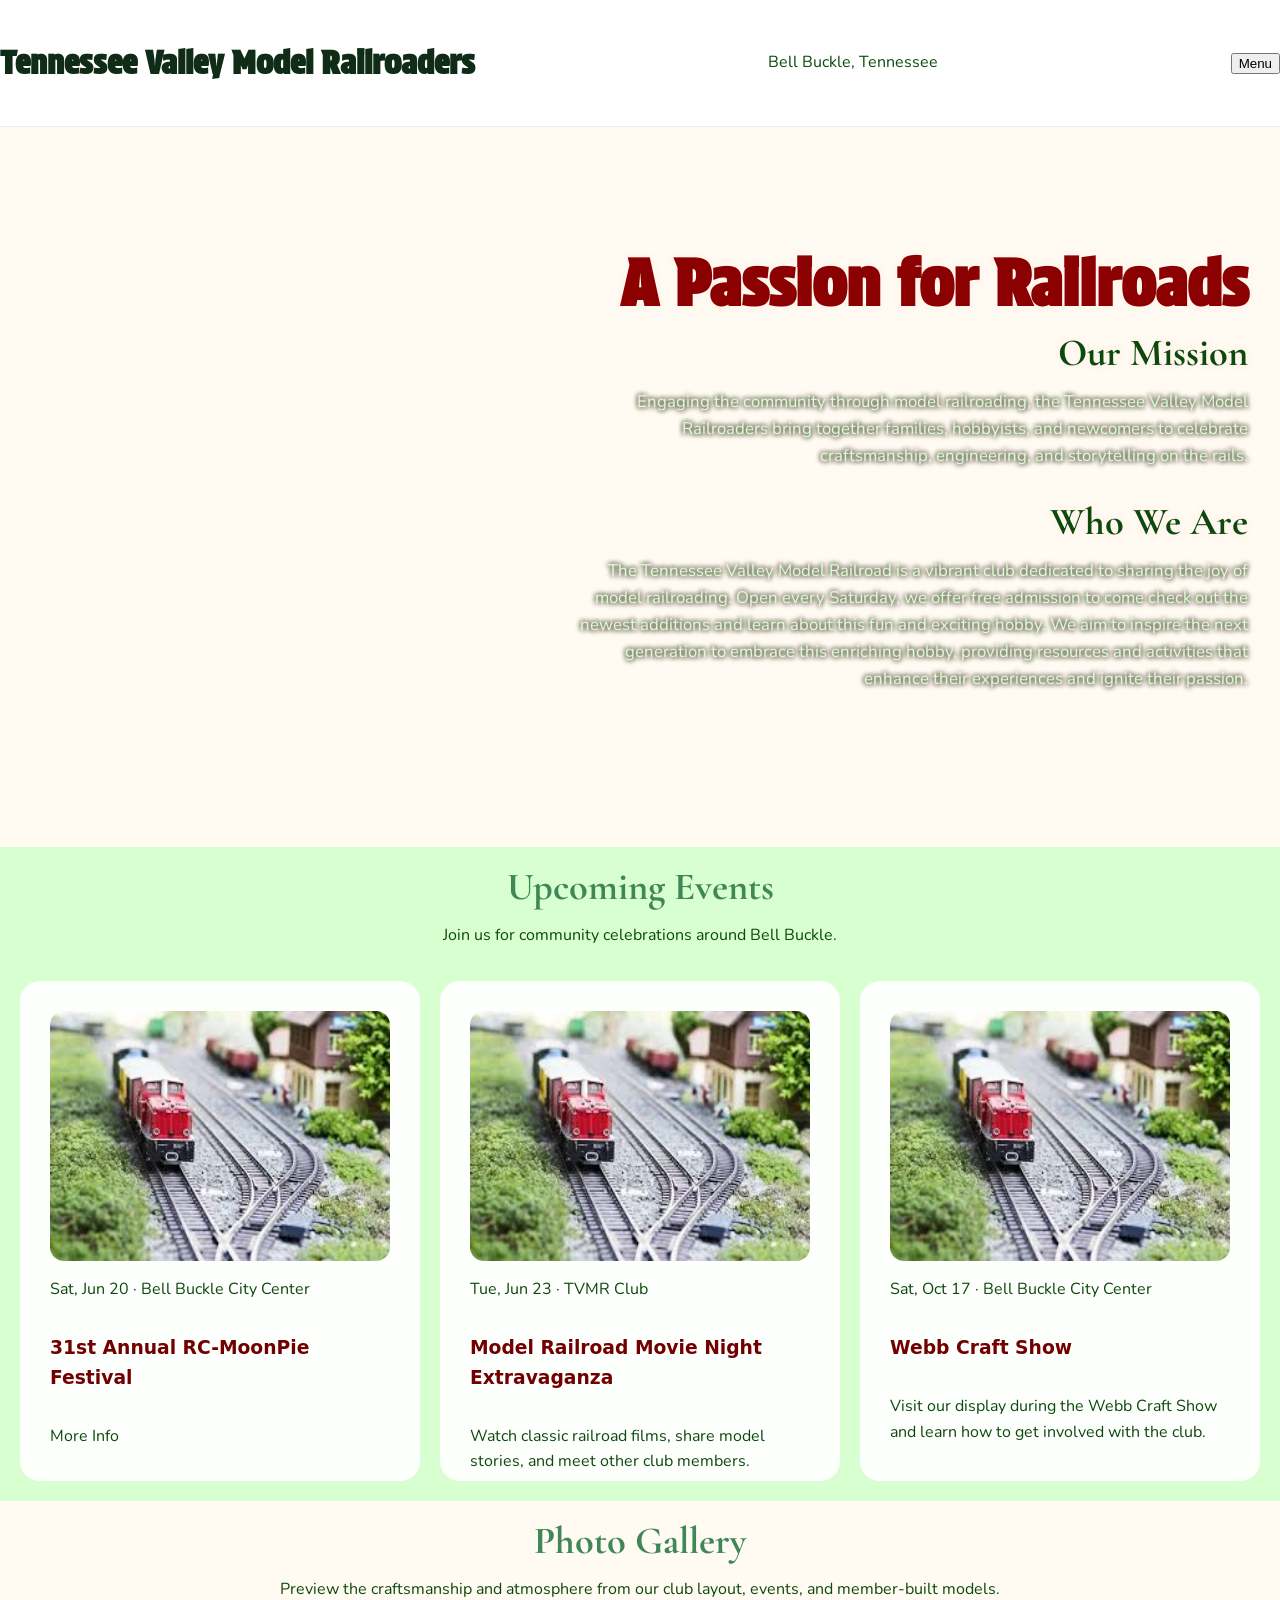
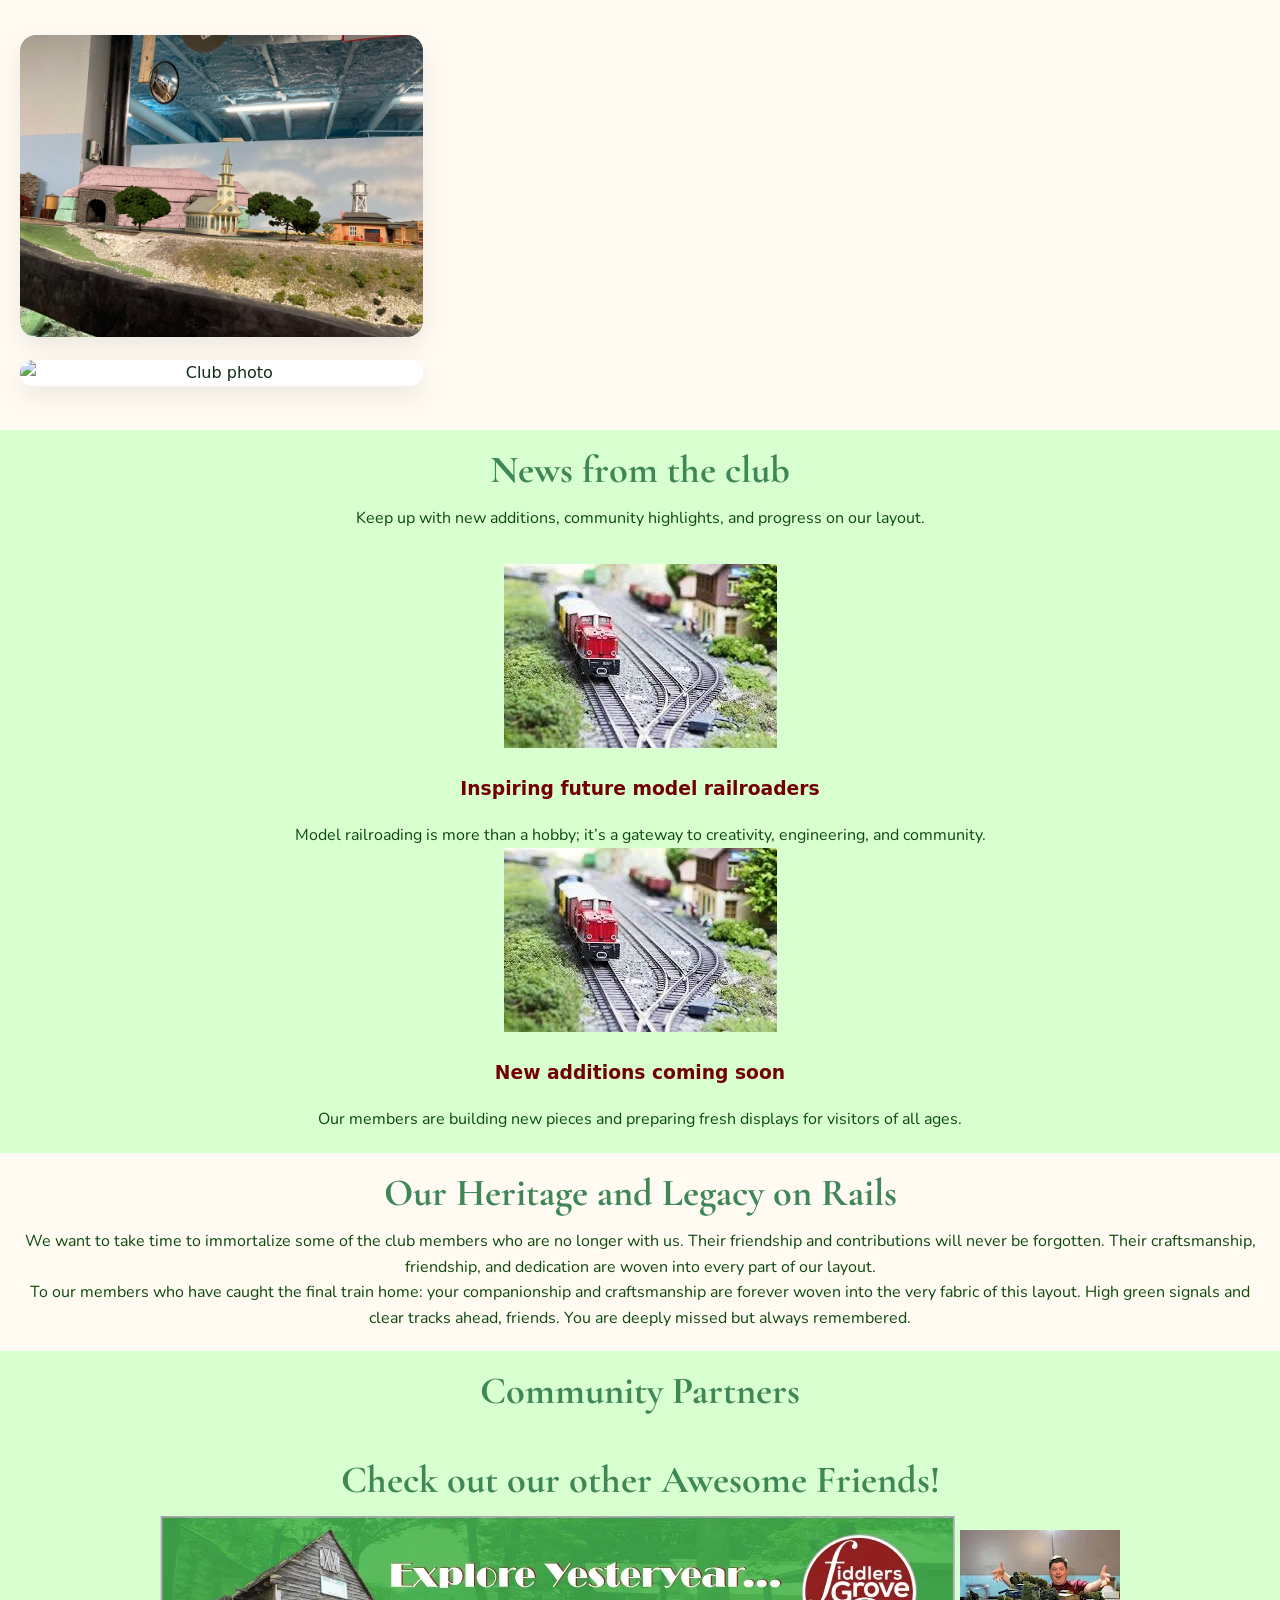
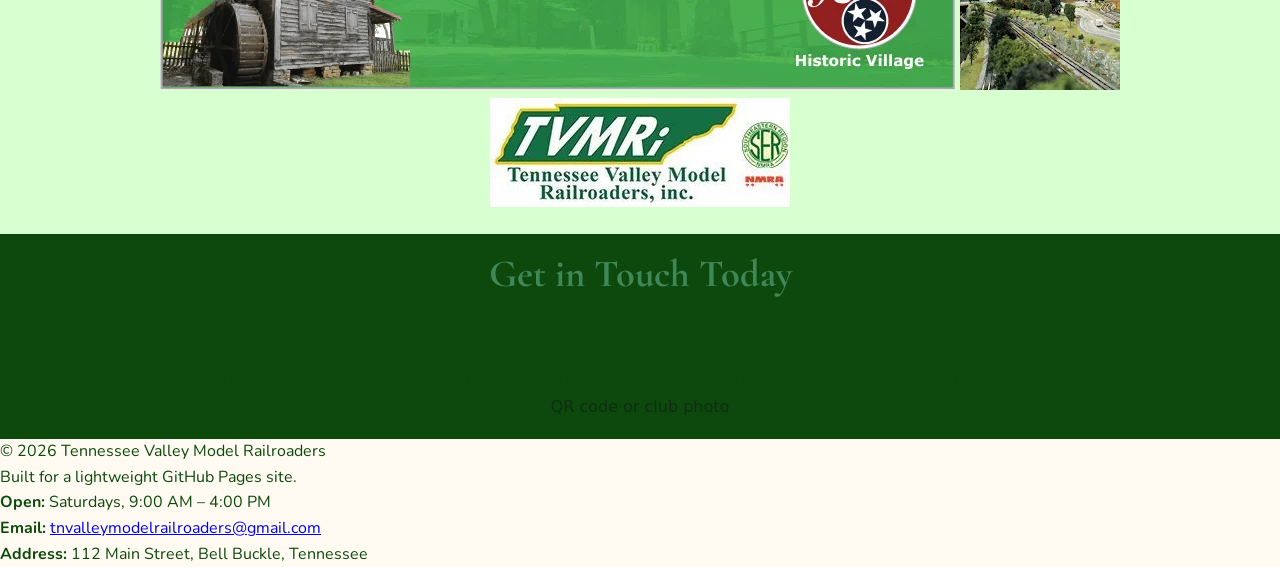
==== index.html @ 0b7b36d4 "Updated files Changed photos and images to web files for smaller space." ====
<!DOCTYPE html>
<html lang="en">
<head>
    <meta charset="UTF-8">
    <meta name="viewport" content="width=device-width, initial-scale=1.0">
    <title>Tennessee Valley Model Railroaders</title>
    <link rel="stylesheet" href="styles.css">
    <link rel="preconnect" href="https://fonts.googleapis.com">
    <link rel="preconnect" href="https://fonts.gstatic.com" crossorigin>
    <link href="https://fonts.googleapis.com/css2?family=Cinzel+Decorative:wght@400;700;900&family=Cormorant+Garamond:ital,wght@0,300..700;1,300..700&family=Nunito&family=Protest+Strike&display=swap" rel="stylesheet">
</head>
<body>
  <header class="site-header">
    <div class="container header-inner">
      <h1>Tennessee Valley Model Railroaders</h1>
      <p>Bell Buckle, Tennessee</p>
      <div class="dropdown">
        <button class="dropbtn">Menu</button>
          <div class="dropdown-content">
            <nav class="site-nav" aria-label="Primary navigation">
              <ul id="primary-menu" class="nav-list" role="menu">
                <li class="nav-item" role="none"><a role="menuitem" href="#home">Home</a></li>
                <li class="nav-item" role="none"><a role="menuitem" href="#legacy">Our Legacy</a></li>
                <li class="nav-item" role="none"><a role="menuitem" href="#events">Upcoming Events</a></li>
                <li class="nav-item" role="none"><a role="menuitem" href="#gallery">Gallery</a></li>
                <li class="nav-item" role="none"><a role="menuitem" href="#updates">Latest Updates</a></li>
                <li class="nav-item" role="none"><a role="menuitem" href="#contact">Contact</a></li>
              </ul>
            </nav>
          </div>
      </div>
  </header>

  <main>
    <section class="hero" id="home">
      <div class="video-container">
        <video autoplay muted loop playsinline id="bg-video">
          <source src="/images/TrainBanner.webm">
          Your browser does not support the video tag.
        </video>
        <div class="container hero-content">
          <h1>A Passion for Railroads</h1>
          <h2>Our Mission</h2>
          <p>Engaging the community through model railroading, the Tennessee Valley Model Railroaders bring together families, hobbyists, and newcomers to celebrate craftsmanship, engineering, and storytelling on the rails.</p>
          <h2>Who We Are</h2>
          <p>The Tennessee Valley Model Railroad is a vibrant club dedicated to sharing the joy of model railroading. Open every Saturday, we offer free admission to come check out the newest additions and learn about this fun and exciting hobby. We aim to inspire the next generation to embrace this enriching hobby, providing resources and activities that enhance their experiences and ignite their passion.</p>
        </div>
      </div>
    </section>


    <section class="section events" id="events">
      <div class="container">
        <div class="section-intro">
          
          <h2>Upcoming Events</h2>
          <p>Join us for community celebrations around Bell Buckle.</p>
        </div>
        <div class="event-grid">
          <article class="event-card">
            <div><img src="/images/placeholder.webp" class="event-image"></div>
            <div class="event-copy">
              <p class="event-date">Sat, Jun 20 · Bell Buckle City Center</p>
              <h3>31st Annual RC-MoonPie Festival</h3>
              <p>More Info</p>
            </div>
          </article>
          <article class="event-card">
            <div><img src="/images/placeholder.webp" class="event-image"></div>
            <div class="event-copy">
              <p class="event-date">Tue, Jun 23 · TVMR Club</p>
              <h3>Model Railroad Movie Night Extravaganza</h3>
              <p>Watch classic railroad films, share model stories, and meet other club members.</p>
            </div>
          </article>
          <article class="event-card">
            <div><img src="/images/placeholder.webp" class="event-image"></div>
            <div class="event-copy">
              <p class="event-date">Sat, Oct 17 · Bell Buckle City Center</p>
              <h3>Webb Craft Show</h3>
              <p>Visit our display during the Webb Craft Show and learn how to get involved with the club.</p>
            </div>
          </article>
        </div>
      </div>
    </section>

   <section class="section gallery" id="gallery">
      <div class="container">
        <div class="section-intro">
          <h2>Photo Gallery</h2>
          <p>Preview the craftsmanship and atmosphere from our club layout, events, and member-built models.</p>
        </div>

        <div id="gallery-grid" class="gallery-grid"></div>
      </div>
    </section>

    <section class="section updates" id="updates">
      <div class="container">
        <div class="section-intro">
          <h2>News from the club</h2>
          <p>Keep up with new additions, community highlights, and progress on our layout.</p>
        </div>
        <div class="blog-grid">
          <article class="blog-card">
            <div><img src="/images/placeholder.webp" class="blog-image"></div>
            <div class="blog-copy">
              <h3>Inspiring future model railroaders</h3>
              <p>Model railroading is more than a hobby; it’s a gateway to creativity, engineering, and community.</p>
            </div>
          </article>
          <article class="blog-card">
            <div><img src="/images/placeholder.webp" class="blog-image"></div>
            <div class="blog-copy">
              <h3>New additions coming soon</h3>
              <p>Our members are building new pieces and preparing fresh displays for visitors of all ages.</p>
            </div>
          </article>
        </div>
      </div>
    </section>

    <section class="section heritage">
      <div class="container">
        <div class="heritage-card">
          <h2>Our Heritage and Legacy on Rails</h2>
          <p>We want to take time to immortalize some of the club members who are no longer with us. Their friendship and contributions will never be forgotten. Their craftsmanship, friendship, and dedication are woven into every part of our layout.</p>
          <p>To our members who have caught the final train home: your companionship and craftsmanship are forever woven into the very fabric of this layout. High green signals and clear tracks ahead, friends. You are deeply missed but always remembered.</p>
        </div>
      </div>
    </section>

    <section class="section partners">
      <div class="container">
        <div class="section-intro">
          <h2>Community Partners</h2>
          <p></p>
        </div>
        <div>
          <div>
            <h2>Check out our other Awesome Friends!</h2>
          </div>
          <div>
            <img src="/images/1Fiddlers-Top-Banner.webp">
            <img src="/images/channels4_profile.webp"><a href="https://www.youtube.com/@biggsrr6708"></a>
            <img src="/images/cropped-TVMRi-Header-2026_06_09.webp">
          </div>
        </div>

        </div>
      </div>
    </section>

    <section class="section contact" id="contact">
      <div class="container contact-grid">
        <div>
          <div class="section-intro">
            <h2>Get in Touch Today</h2>
            <p>Donations go back into expanding the club and bringing more joy to the community.</p>
          </div>
          
          <p>We also have merchandise sold in the clubhouse to help support the club. Stop by and check out our t-shirts, hats, trains, and more!</p>
        
        </div>
        <div class="contact-card">
          <span>QR code or club photo</span>
        </div>
      </div>
    </section>
  </main>

  <footer class="site-footer">
    <div class="container">
      <p>© 2026 Tennessee Valley Model Railroaders</p>
      <p>Built for a lightweight GitHub Pages site.</p> 
      <div class="contact-details">
            <p><strong>Open:</strong> Saturdays, 9:00 AM – 4:00 PM</p>
            <p><strong>Email:</strong> <a href="mailto:tnvalleymodelrailroaders@gmail.com">tnvalleymodelrailroaders@gmail.com</a></p>
            <p><strong>Address:</strong> 112 Main Street, Bell Buckle, Tennessee</p>
          </div>
    </div>
  </footer>
  <script src="./main.js" charset="UTF-8"></script>
</body>
</html>
---- styles.css ----
:root {
  color-scheme: light;
  font-family: Inter, ui-sans-serif, system-ui, -apple-system, BlinkMacSystemFont, 'Segoe UI', sans-serif;
  background: #FFFAF2;
  color: #102c17;
  line-height: 1.6;
}
* {
  box-sizing: border-box;
}

html {
  scroll-behavior: smooth;
}

body {
  margin: 0;
  min-height: 100vh;
}










/* Font Styling */


.cormorant-garamond-regular {
  font-family: "Cormorant Garamond", serif;
  font-optical-sizing: auto;
  font-weight: 400;
  font-style: normal;
}

.nunito-regular {
  font-family: "Nunito", sans-serif;
  font-optical-sizing: auto;
  font-weight: 400;
  font-style: normal;
}
.cinzel-decorative-regular {
  font-family: "Cinzel Decorative", serif;
  font-weight: 400;
  font-style: normal;
}

.cinzel-decorative-bold {
  font-family: "Cinzel Decorative", serif;
  font-weight: 700;
  font-style: normal;
}

.cinzel-decorative-black {
  font-family: "Cinzel Decorative", serif;
  font-weight: 900;
  font-style: normal;
}
.protest-strike-regular {
  font-family: "Protest Strike", sans-serif;
  font-weight: 400;
  font-style: normal;
}

/* Typography adjustments */
h1 {
    font-family: "Protest Strike";
}
h2 {
    font-family: "Cormorant Garamond";
    margin: 0 0 1rem;
    font-size: clamp(2rem, 3vw, 2.75rem);
    line-height: 1.05;
    color: #408758;
}
h3 {
  color: #720000;
}
p {
    font-family: "Nunito";
    margin: 0;
    color: #0D490C;
}








/* Colors */
/* 
#D8FFCF-mint green
#0D490C-dark green
#8B0000-red
#408758-green
#FFFAF2-cream
 */
.gallery, .heritage {
  background-color: #FFFAF2;
}
#contact {
  background-color: #0D490C;
}
.events, .updates, .partners {
  background-color: #D8FFCF;
}







.section {
  margin-top: 20px auto;
  padding: 20px;
  display: block;
  text-align: center;
  text-align: center;
  min-height: 300 px;
}
.section-intro {
width: 100%;
  max-width: 920px;
  margin: 0 auto 2rem;
  display: flex;
  flex-direction: column;
  align-items: center;
}









/* Banner Video */
#home {
  padding: 0;
  min-height: 80vh;
}
.video-container {
  margin: 0;
  padding: 0;
  width: 100%;
  position: relative;
  min-height: 80vh;
  display: flex;
  align-items: center;
  justify-content: flex-end;
  overflow: hidden;
}
#bg-video {
  position: absolute;
  top: 0;
  left: 0;
  width: 100%;
  height: 100%;
  object-fit: cover;
  z-index: -1;
}
.hero {
  position: relative;
  z-index: 1;
  min-height: 100vh;
  padding: 5rem 0 3rem;
  color: #f8fafc;
  display: flex;
  align-items: center;
}
.hero-content {
  max-width: 760px;
  text-align: right;
  display: flex;
  justify-content: center;
  flex-direction: column;
  align-items: flex-end;
  padding: 2rem;
}
.hero h1 {
  font-size: clamp(2.75rem, 5vw, 4rem);
  margin: 0 0 1rem;
  line-height: 1.05;
  color: #8B0000;
  text-shadow:
    -2px -2px 3px rgba(255, 250, 242, 0.5),
    2px -2px 3px rgba(255, 250, 242, 0.5),
    -2px 2px 3px rgba(255, 250, 242, 0.5),
    2px 2px 3px rgba(255, 250, 242, 0.5),
    -3px 0 4px rgba(255, 250, 242, 0.3),
    3px 0 4px rgba(255, 250, 242, 0.3),
    0 -3px 4px rgba(255, 250, 242, 0.3),
    0 3px 4px rgba(255, 250, 242, 0.3);
}
.hero h2 {
  color: #0D490C;
  text-shadow:
    -2px -2px 3px rgba(255, 250, 242, 0.5),
    2px -2px 3px rgba(255, 250, 242, 0.5),
    -2px 2px 3px rgba(255, 250, 242, 0.5),
    2px 2px 3px rgba(255, 250, 242, 0.5),
    -3px 0 4px rgba(255, 250, 242, 0.3),
    3px 0 4px rgba(255, 250, 242, 0.3),
    0 -3px 4px rgba(255, 250, 242, 0.3),
    0 3px 4px rgba(255, 250, 242, 0.3);
}
.hero p {
  max-width: 42rem;
  margin: 0 0 2rem;
  font-size: 1.05rem;
  color: #D8FFCF;
  text-shadow:
    -2px -2px 3px rgba(117, 109, 95, 0.5),
    2px -2px 3px rgba(117, 109, 95, 0.5),
    -2px 2px 3px rgba(117, 109, 95, 0.5),
    2px 2px 3px rgba(117, 109, 95, 0.5),
    -3px 0 4px rgba(117, 109, 95, 0.3),
    3px 0 4px rgba(117, 109, 95, 0.3),
    0 -3px 4px rgba(117, 109, 95, 0.3),
    0 3px 4px rgba(117, 109, 95, 0.3);
}

.hero-actions {
  display: flex;
  flex-wrap: wrap;
  gap: 1rem;
}









/* Formatting for Blog and Events */

.event-grid {
  display: flex;
  flex-direction: row;
  flex-wrap: none;
  justify-content: center;
  gap: 20px;
 
}
.event-card {
  background: rgba(255, 255, 255, 0.96);
  border-radius: 20px;
  padding: 30px;
  display: flex;
  flex-direction: column;
  justify-content: flex-start;
  width: 400px;
  height: 500px;
  overflow: hidden;
}
.event-image {
  width: 100%;
  height: 250px;
  flex-shrink: 0;
  border-radius: 14px;
  background: linear-gradient(135deg, #d1fae5, #bbf7d0);
  display: flex;
  justify-content: center;
  align-items: center;
  color: #065f46;
  font-weight: 700;
  letter-spacing: 0.05em;
  text-transform: uppercase;
  margin-bottom: 1rem;
}
.event-copy {
  display: flex;
  flex-direction: column;
  gap: 0.75rem;
  width: 100%;
  text-align: left;
}







/* Photo Gallery Styling and Formatting */


.gallery-grid {
  columns: 3 280px;
  column-gap: 1rem;
}

.gallery-item {
  display: inline-block;
  width: 100%;
  margin: 0 0 1rem;
  break-inside: avoid;
  border-radius: 16px;
  overflow: hidden;
  background: #fff;
  box-shadow: 0 10px 25px rgba(0,0,0,0.08);
}

.gallery-item img {
  display: block;
  width: 100%;
  height: auto;
  object-fit: cover;
}























.site-header {
  position: sticky;
  top: 0;
  z-index: 20;
  background: rgba(255, 255, 255, 0.96);
  border-bottom: 1px solid rgba(15, 23, 42, 0.08);
  backdrop-filter: blur(10px);
}

.header-inner {
  display: flex;
  justify-content: space-between;
  align-items: center;
  gap: 1rem;
  padding: 1rem 0;
  position: relative;
}

.site-nav {
  position: absolute;
  left: 75%;
  top: 0.9rem;
  transform: translateX(-50%);
  display: flex;
  align-items: center;
  gap: 0.75rem;
  z-index: 25;
}

ul {
  list-style: none;
  margin: 0;
  padding: 0;
}
.dropdown {
  position: relative;
}
.dropdown-content {
  display: none;
  position: absolute;
  background-color: #f9f9f9;
  min-width: 130px;
  box-shadow: 0px 8px 16px 0px rgba(0,0,0,0.2);
  padding: 12px 16px;
}
.dropdown:hover .dropdown-content {
  display: block;
}
.dropdown-content a {
  color: black;
  padding: 12px 16px;
  text-decoration: none;
  display: block;
}
.dropdown-content a:hover {
  background-color: #f1f1f1
}









.eyebrow {
  text-transform: uppercase;
  letter-spacing: 0.2em;
  font-size: 0.8rem;
  margin: 0 0 1.5rem;
  color: #cbd5e1;
}



.button {
  display: inline-flex;
  align-items: center;
  justify-content: center;
  padding: 0.95rem 1.6rem;
  border-radius: 999px;
  text-decoration: none;
  font-weight: 600;
  transition: transform 0.2s ease, box-shadow 0.2s ease;
}

.button:hover {
  transform: translateY(-1px);
}

.button-primary {
  background: #0f766e;
  color: #ffffff;
}

.button-secondary {
  background: rgba(255, 255, 255, 0.16);
  color: #f8fafc;
  border: 1px solid rgba(255, 255, 255, 0.22);
}
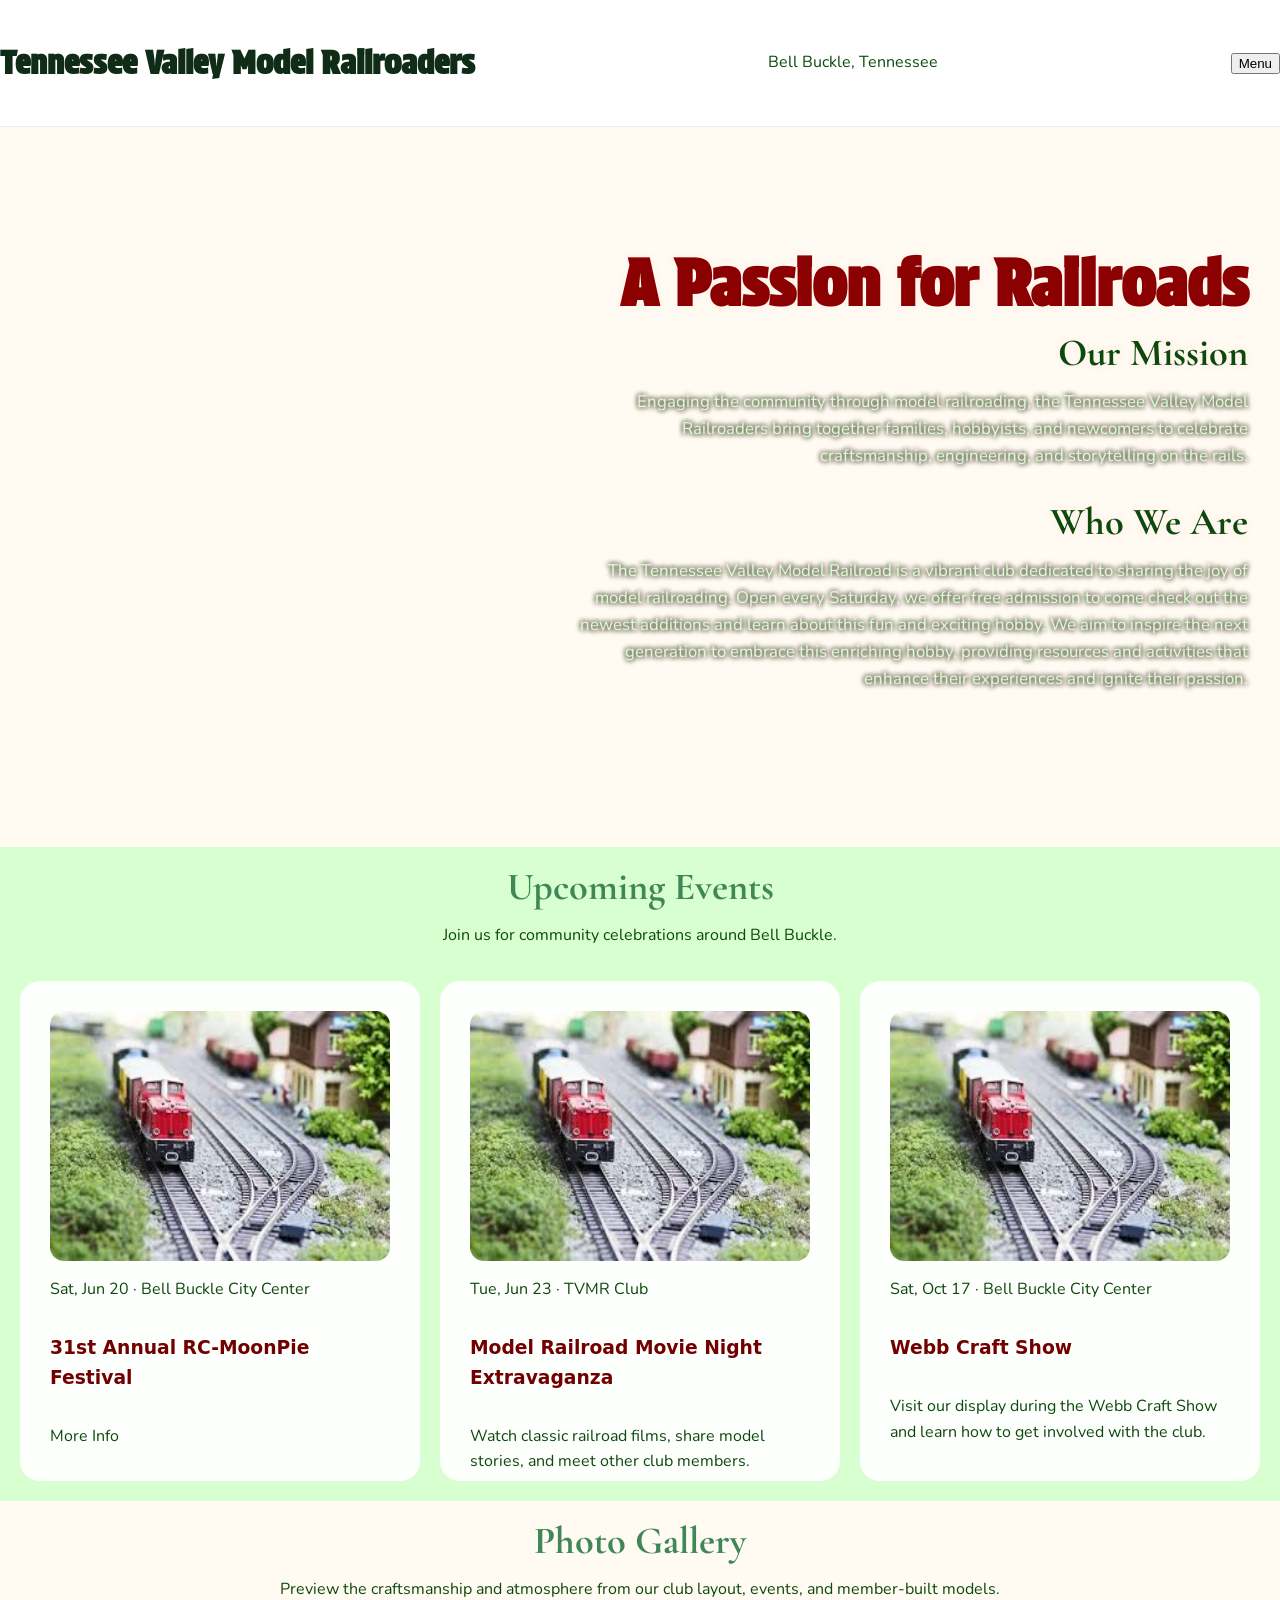
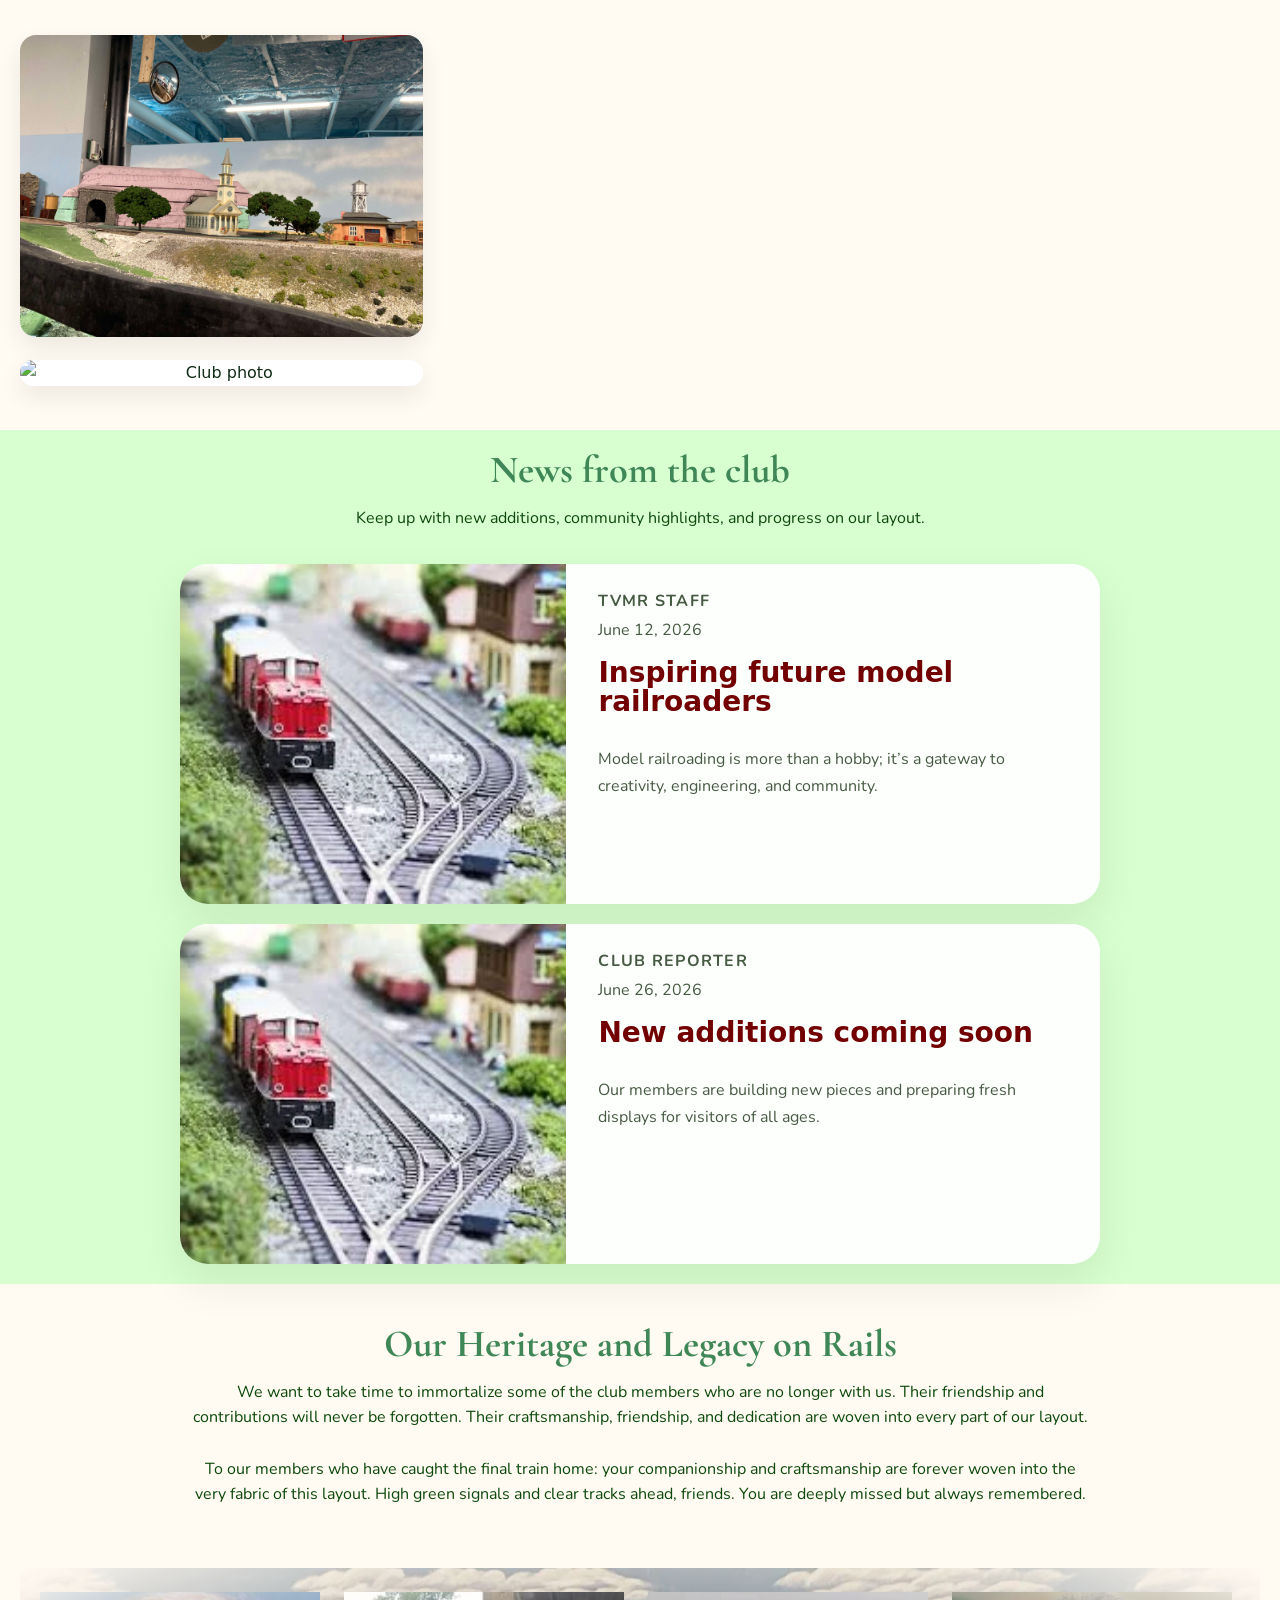
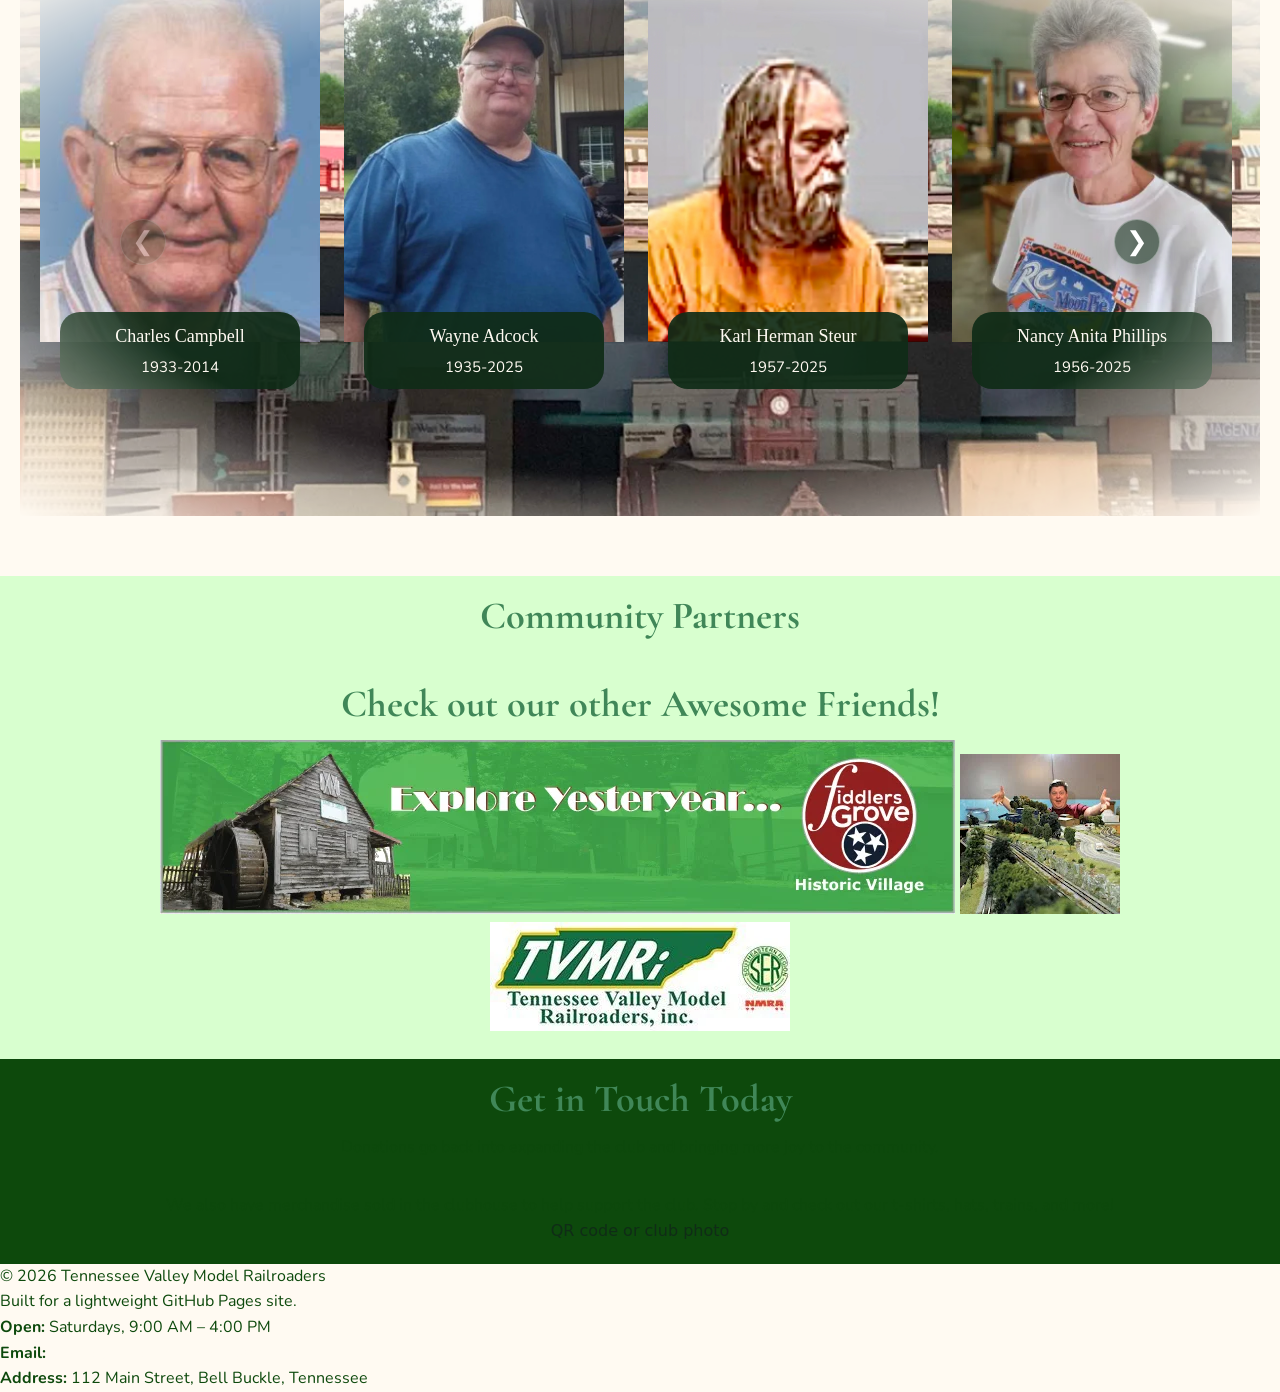
==== commit 8a2c3259: "Updates Added photos to memorial" ====
--- a/index.html
+++ b/index.html
@@ -106,6 +106,10 @@
           <article class="blog-card">
             <div><img src="/images/placeholder.webp" class="blog-image"></div>
             <div class="blog-copy">
+              <div class="blog-meta">
+                <p class="blog-author">TVMR Staff</p>
+                <p class="blog-date">June 12, 2026</p>
+              </div>
               <h3>Inspiring future model railroaders</h3>
               <p>Model railroading is more than a hobby; it’s a gateway to creativity, engineering, and community.</p>
             </div>
@@ -113,6 +117,10 @@
           <article class="blog-card">
             <div><img src="/images/placeholder.webp" class="blog-image"></div>
             <div class="blog-copy">
+              <div class="blog-meta">
+                <p class="blog-author">Club Reporter</p>
+                <p class="blog-date">June 26, 2026</p>
+              </div>
               <h3>New additions coming soon</h3>
               <p>Our members are building new pieces and preparing fresh displays for visitors of all ages.</p>
             </div>
@@ -122,12 +130,54 @@
     </section>
 
     <section class="section heritage">
-      <div class="container">
+      <div class="container memorial">
         <div class="heritage-card">
           <h2>Our Heritage and Legacy on Rails</h2>
-          <p>We want to take time to immortalize some of the club members who are no longer with us. Their friendship and contributions will never be forgotten. Their craftsmanship, friendship, and dedication are woven into every part of our layout.</p>
+          <p>We want to take time to immortalize some of the club members who are no longer with us. Their friendship and contributions will never be forgotten. Their craftsmanship, friendship, and dedication are woven into every part of our layout.</p><br>
           <p>To our members who have caught the final train home: your companionship and craftsmanship are forever woven into the very fabric of this layout. High green signals and clear tracks ahead, friends. You are deeply missed but always remembered.</p>
         </div>
+        <div class="team-back">
+          <button class="carousel-nav carousel-prev" type="button" aria-label="Scroll memorials left">&#10094;</button>
+          <div class="carousel" id="memorial-carousel">
+
+            <div class="team-card">
+              <div class="team"><img src="/images/members/charlescampbell.webp" alt="Wayne Adcock"></div>
+              <div class="team-name"><a href="https://www.woodfinchapel.com/obituaries/charles-campbell" target="_blank">Charles Campbell</a><p class="obitdate">1933-2014</p></div>
+            </div><!--team card -->
+
+            <div class="team-card">
+              <div class="team"><img src="/images/members/wayneadcock.webp" alt="Wayne Adcock"></div>
+              <div class="team-name"><a href="https://www.lawrencefuneral.net/obituaries/Wayne-Adcock" target="_blank">Wayne Adcock</a><p class="obitdate">1935-2025</p></div>
+            </div><!--team card -->
+
+            <div class="team-card">
+              <div class="team"><img src="/images/members/Karlsteuer.webp" alt="Wayne Adcock"></div>
+              <div class="team-name"><a href="https://www.grantfuneralservices.net/obituary/karl-steuer" target="_blank">Karl Herman Steur</a><p class="obitdate">1957-2025</p></div>
+            </div><!--team card -->
+
+            <div class="team-card">
+              <div class="team"><img src="/images/members/nancyphillips.webp" alt="Wayne Adcock"></div>
+              <div class="team-name"><a href="https://www.doakhowellfuneralhome.com/obituaries/Nancy-Anita-Phillips?obId=45520014" target="_blank">Nancy Anita Phillips</a><p class="obitdate">1956-2025</p></div>
+            </div><!--team card -->
+
+            <div class="team-card">
+              <div class="team"><img src="/images/members/duanekeith.webp" alt="Wayne Adcock"></div>
+              <div class="team-name"><a href="https://www.hillcrestfuneralhomeandmemorialgardens.com/obituary/duane-bergmann" target="_blank">Duane Keith Bergmann</a><p class="obitdate">1935-2025</p></div>
+            </div><!--team card -->
+
+            <div class="team-card">
+              <div class="team"><img src="/images/members/teamplaceholder.webp" alt="Wayne Adcock"></div>
+              <div class="team-name"><a href="https://www.stellatofuneralhomes.com/obituaries/robert-james-fladung-sr" target="_blank">Robert Fladung</a><p class="obitdate">1927-2011</p></div>
+            </div><!--team card -->
+
+            <div class="team-card">
+              <div class="team"><img src="/images/members/teamplaceholder.webp" alt="Wayne Adcock"></div>
+              <div class="team-name"><a href="" target="_blank">Alex Robinson</a><p class="obitdate"></p></div>
+            </div><!--team card -->
+
+          </div><!-- carousel -->
+          <button class="carousel-nav carousel-next" type="button" aria-label="Scroll memorials right">&#10095;</button>
+        </div><!--team back -->
       </div>
     </section>
 
--- a/styles.css
+++ b/styles.css
@@ -289,6 +289,92 @@
 
 
 
+.blog-grid {
+  display: flex;
+  flex-direction: column;
+  align-items: center;
+  gap: 20px;
+}
+.blog-card {
+  background: rgba(255, 255, 255, 0.96);
+  border-radius: 28px;
+  overflow: hidden;
+  box-shadow: 0 18px 45px rgba(0, 0, 0, 0.08);
+  width: 100%;
+  max-width: 920px;
+  min-height: 340px;
+  display: flex;
+  gap: 0;
+}
+.blog-card > div:first-child {
+  flex: 1 1 42%;
+  overflow: hidden;
+}
+.blog-card > div:last-child {
+  flex: 1 1 58%;
+  padding: 24px 32px 28px;
+  display: flex;
+  flex-direction: column;
+  justify-content: flex-start;
+  gap: 0.85rem;
+}
+.blog-image {
+  width: 100%;
+  height: 100%;
+  object-fit: cover;
+  display: block;
+}
+.blog-copy {
+  display: flex;
+  flex-direction: column;
+  gap: 0.75rem;
+  text-align: left;
+}
+.blog-meta {
+  display: flex;
+  flex-direction: column;
+  gap: 0.15rem;
+}
+.blog-author {
+  margin: 0;
+  font-size: 0.9rem;
+  font-weight: 700;
+  letter-spacing: 0.08em;
+  text-transform: uppercase;
+  color: #6b705c;
+}
+.blog-date {
+  margin: 0;
+  font-size: 0.9rem;
+  color: #8b0000;
+}
+.blog-card h3 {
+  margin: 0 0 1rem;
+  font-size: clamp(1.75rem, 2vw, 2.1rem);
+  line-height: 1.05;
+}
+.blog-card p {
+  margin: 0;
+  color: #475a43;
+  font-size: 1rem;
+  line-height: 1.7;
+}
+@media (max-width: 900px) {
+  .blog-card {
+    flex-direction: column;
+  }
+  .blog-card > div:first-child,
+  .blog-card > div:last-child {
+    width: 100%;
+    flex: none;
+  }
+  .blog-card > div:last-child {
+    padding: 24px;
+  }
+}
+
+
+
 
 
 
@@ -322,16 +408,159 @@
 
 
 
-
-
-
-
-
-
-
-
-
-
+/* Memorial Formatting */
+.memorial {
+  display: flex;
+  flex-direction: column;
+  align-items: center;
+  padding-bottom: 40px;
+}
+.heritage-card {
+  margin: 20px;
+  max-width: 900px;
+  padding-bottom: 40px;
+}
+.team-back {
+  width: 100%;
+  max-width: 1600px;
+  min-height: 500px;
+  background-image: url(/images/bellbucklebanner.webp);
+  background-size: cover;
+  background-position: center;
+  mask-image: radial-gradient(black 60%, transparent 100%);
+  z-index: 0;
+  background-repeat: no-repeat;
+  display: flex;
+  align-items: center;
+  justify-content: center;
+  padding: 24px 0;
+  position: relative;
+}
+.team-card {
+  background-color: #bbf7d0;
+  width: 280px;
+  height: 350px;
+  z-index: 2;
+  position: relative;
+  scroll-snap-align: center;
+  flex: 0 0 auto;
+}
+.team {
+  position: absolute;
+  inset: 0;
+  overflow: hidden;
+}
+.team img {
+  width: 100%;
+  height: 100%;
+  object-fit: cover;
+  display: block;
+  
+}
+.team-name {
+  position: absolute;
+  padding: 10px 16px;
+  top: 320px;
+  left: 50%;
+  transform: translateX(-50%);
+  background-color: rgba(16, 44, 23, 0.92);
+  color: #FFFAF2;
+  font-size: 18px;
+  font-family: "Cinzel Decorative";
+  border-radius: 20px;
+  text-align: center;
+  width: auto;
+  width: 240px;
+  z-index: 2;
+}
+.obitdate {
+  display: block;
+  margin-top: 0.25rem;
+  font-size: 15px;
+  font-family: "Nunito";
+  color: #FFFAF2;
+}
+
+
+a:link {
+  background-color: transparent;
+  text-decoration: none;
+  color: #FFFAF2;
+}
+a:hover {
+  background-color: transparent;
+  text-decoration: underline;
+  
+}
+a:visited {
+  color: #FFFAF2;
+  background-color: transparent;
+  text-decoration: none;
+}
+
+
+
+/* Carousel */
+.carousel {
+  display: flex;
+  gap: 1.5rem;
+  /* width: min(100%, 1280px); */
+  width: 1600px;
+  height: 500px;
+  overflow-x: auto;
+  scroll-behavior: smooth;
+  scroll-snap-type: x mandatory;
+  padding-bottom: 8px;
+  margin: 0 20px;
+}
+.carousel::-webkit-scrollbar {
+  display: none;
+}
+.carousel {
+  -ms-overflow-style: none;
+  scrollbar-width: none;
+}
+.carousel-nav {
+  position: absolute;
+  top: 50%;
+  transform: translateY(-50%);
+  width: 46px;
+  height: 46px;
+  border-radius: 50%;
+  border: 1px solid rgba(255, 255, 255, 0.35);
+  background: rgba(16, 44, 23, 0.55);
+  backdrop-filter: blur(4px);
+  color: #fff;
+  font-size: 1.6rem;
+  line-height: 1;
+  cursor: pointer;
+  box-shadow: 0 10px 20px rgba(0, 0, 0, 0.2);
+  display: flex;
+  align-items: center;
+  justify-content: center;
+  z-index: 5;
+}
+.carousel-prev {
+  left: 100px;
+}
+.carousel-next {
+  right: 100px;
+}
+
+.carousel-nav:disabled {
+  opacity: 0.35;
+  cursor: default;
+}
+
+@media (max-width: 768px) {
+  .carousel-prev {
+    left: 6px;
+  }
+
+  .carousel-next {
+    right: 6px;
+  }
+}
 
 
 
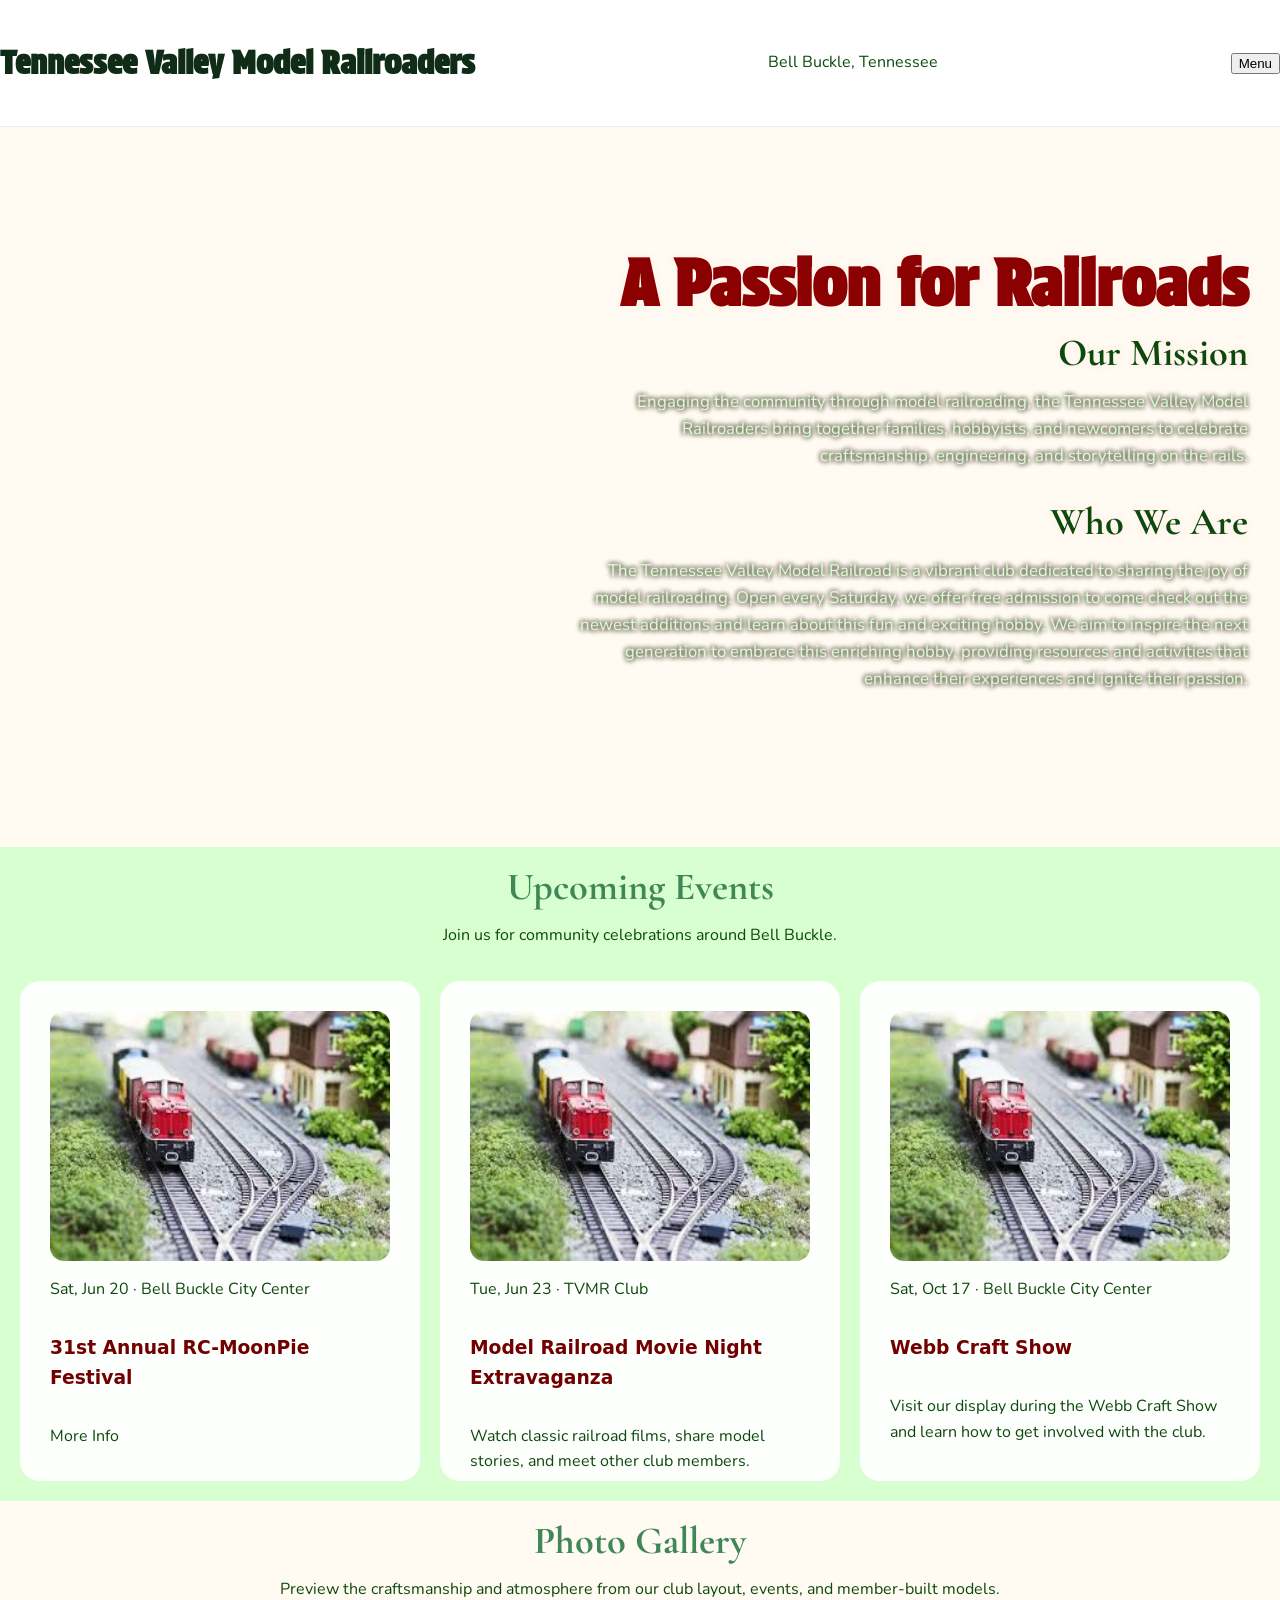
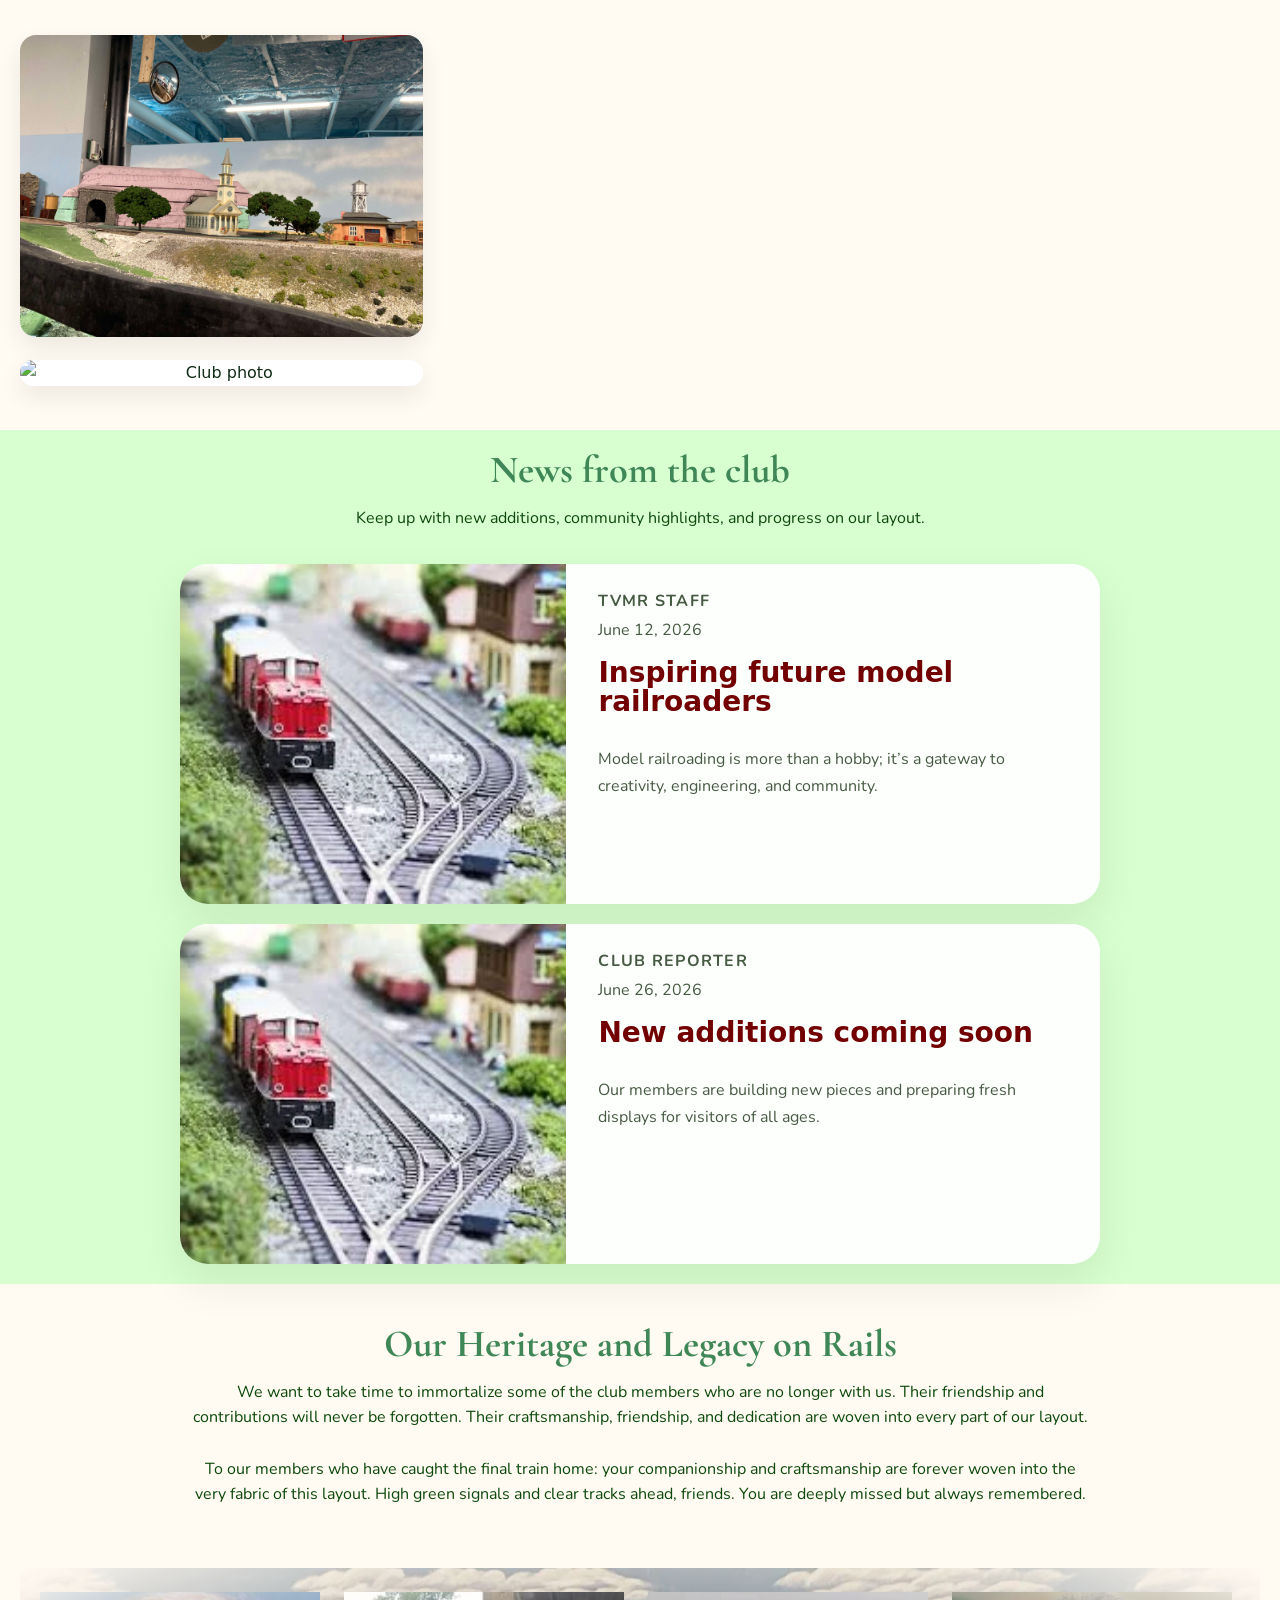
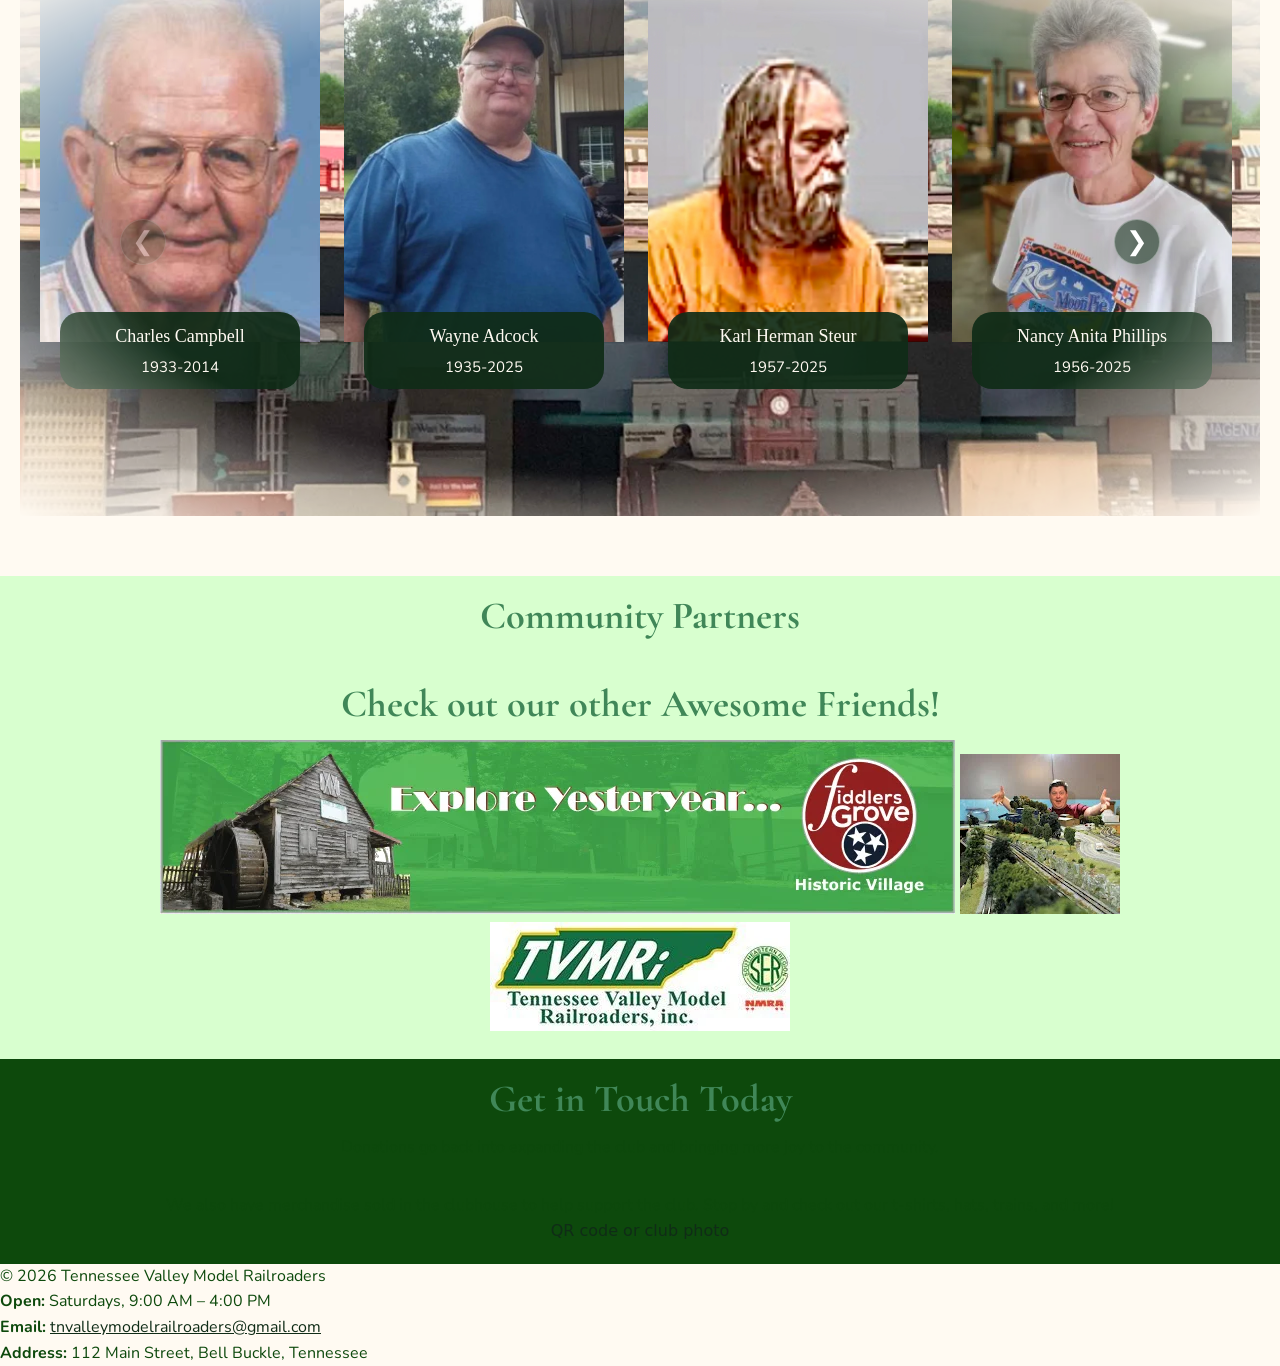
==== commit bf03e392: "Minor Updates Fixed link color so email was visible." ====
--- a/index.html
+++ b/index.html
@@ -193,7 +193,7 @@
           </div>
           <div>
             <img src="/images/1Fiddlers-Top-Banner.webp">
-            <img src="/images/channels4_profile.webp"><a href="https://www.youtube.com/@biggsrr6708"></a>
+            <a href="https://www.youtube.com/@biggsrr6708"><img src="/images/channels4_profile.webp"></a>
             <img src="/images/cropped-TVMRi-Header-2026_06_09.webp">
           </div>
         </div>
@@ -222,8 +222,7 @@
 
   <footer class="site-footer">
     <div class="container">
-      <p>© 2026 Tennessee Valley Model Railroaders</p>
-      <p>Built for a lightweight GitHub Pages site.</p> 
+      <p>© 2026 Tennessee Valley Model Railroaders</p> 
       <div class="contact-details">
             <p><strong>Open:</strong> Saturdays, 9:00 AM – 4:00 PM</p>
             <p><strong>Email:</strong> <a href="mailto:tnvalleymodelrailroaders@gmail.com">tnvalleymodelrailroaders@gmail.com</a></p>
--- a/styles.css
+++ b/styles.css
@@ -482,21 +482,7 @@
 }
 
 
-a:link {
-  background-color: transparent;
-  text-decoration: none;
-  color: #FFFAF2;
-}
-a:hover {
-  background-color: transparent;
-  text-decoration: underline;
-  
-}
-a:visited {
-  color: #FFFAF2;
-  background-color: transparent;
-  text-decoration: none;
-}
+
 
 
 
@@ -568,6 +554,39 @@
 
 
 
+/* URL Link Styling throughout site */
+
+.heritage a:link {
+  background-color: transparent;
+  text-decoration: none;
+  color: #FFFAF2;
+}
+.heritage a:hover {
+  background-color: transparent;
+  text-decoration: underline;
+  
+}
+.heritage a:visited {
+  color: #FFFAF2;
+  background-color: transparent;
+  text-decoration: none;
+}
+.site-footer .contact-details a {
+  color:#102c17;
+  text-decoration: underline;
+}
+
+
+
+
+
+
+
+
+
+
+
+
 
 .site-header {
   position: sticky;
@@ -635,48 +654,10 @@
 
 
 
-.eyebrow {
-  text-transform: uppercase;
-  letter-spacing: 0.2em;
-  font-size: 0.8rem;
-  margin: 0 0 1.5rem;
-  color: #cbd5e1;
-}
-
-
-
-.button {
-  display: inline-flex;
-  align-items: center;
-  justify-content: center;
-  padding: 0.95rem 1.6rem;
-  border-radius: 999px;
-  text-decoration: none;
-  font-weight: 600;
-  transition: transform 0.2s ease, box-shadow 0.2s ease;
-}
-
-.button:hover {
-  transform: translateY(-1px);
-}
-
-.button-primary {
-  background: #0f766e;
-  color: #ffffff;
-}
-
-.button-secondary {
-  background: rgba(255, 255, 255, 0.16);
-  color: #f8fafc;
-  border: 1px solid rgba(255, 255, 255, 0.22);
-}
-
-
-
-
-
-
-
-
-
-
+
+
+
+
+
+
+
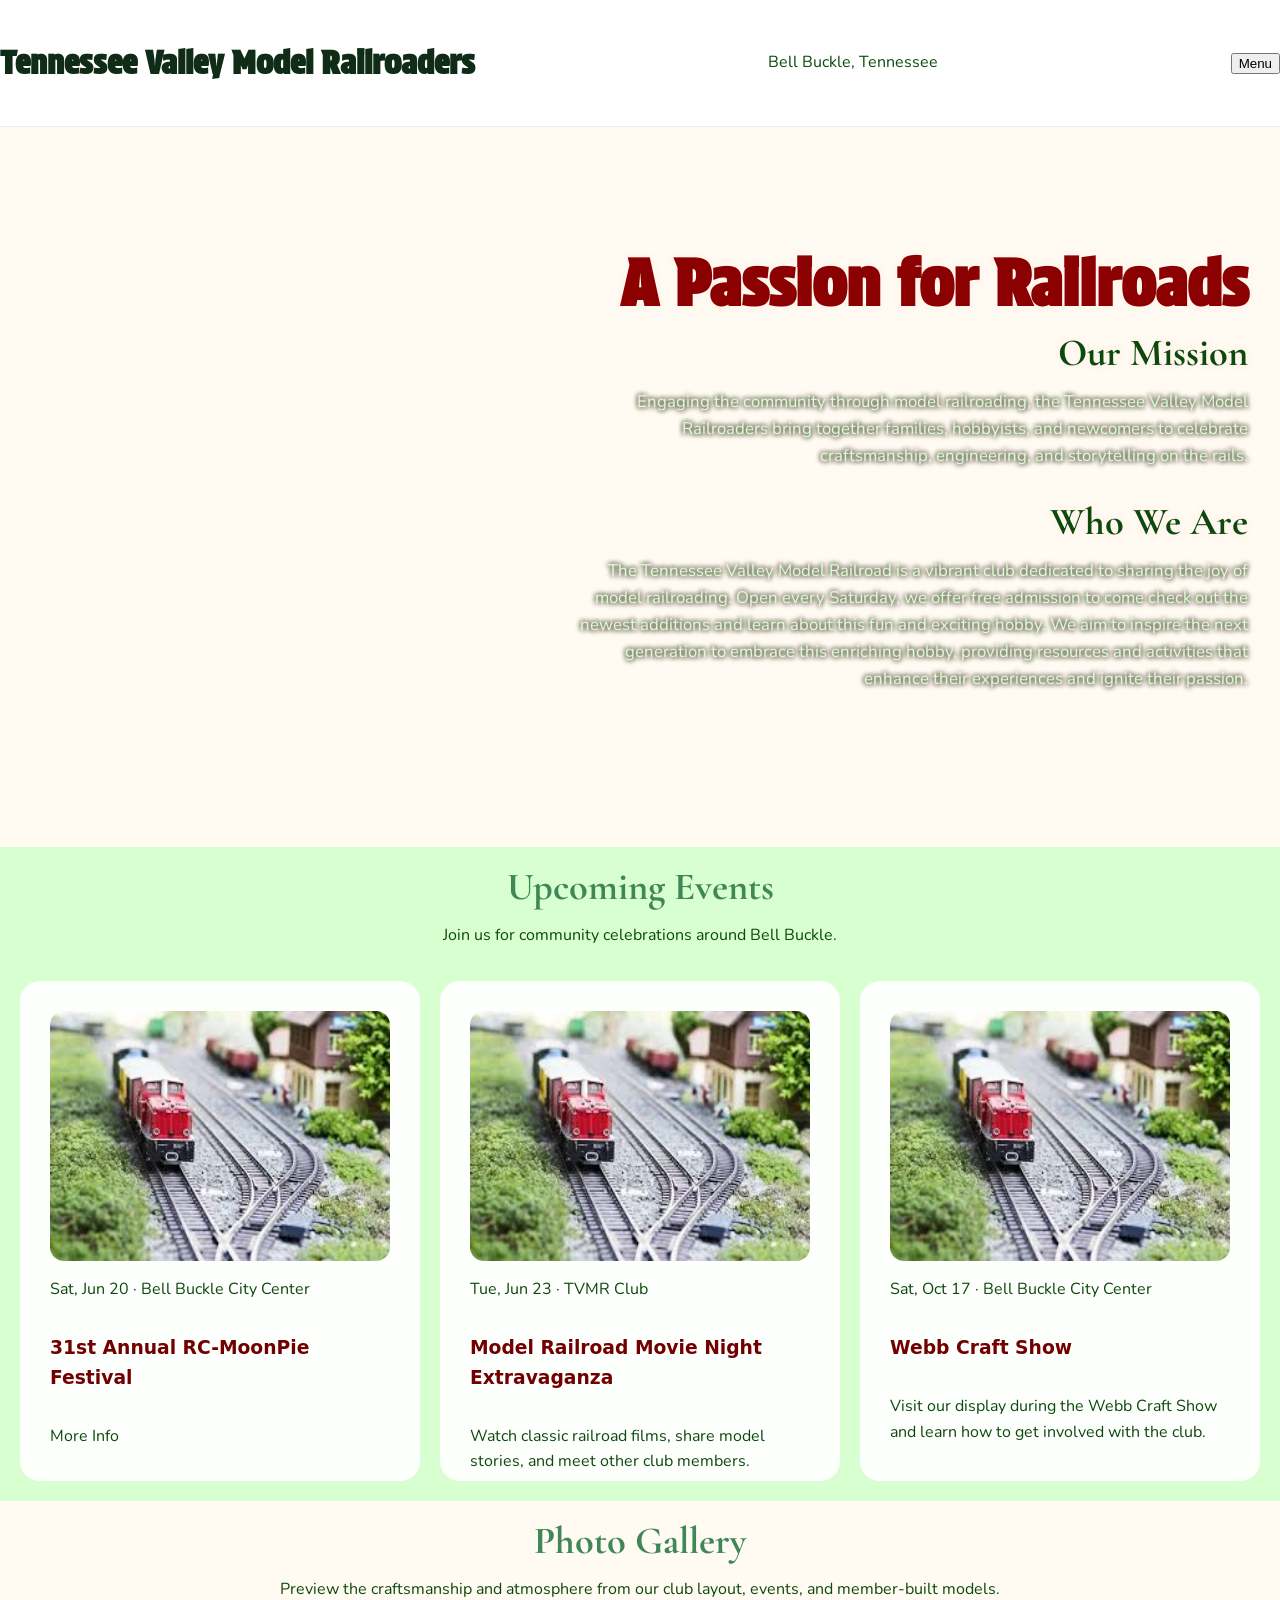
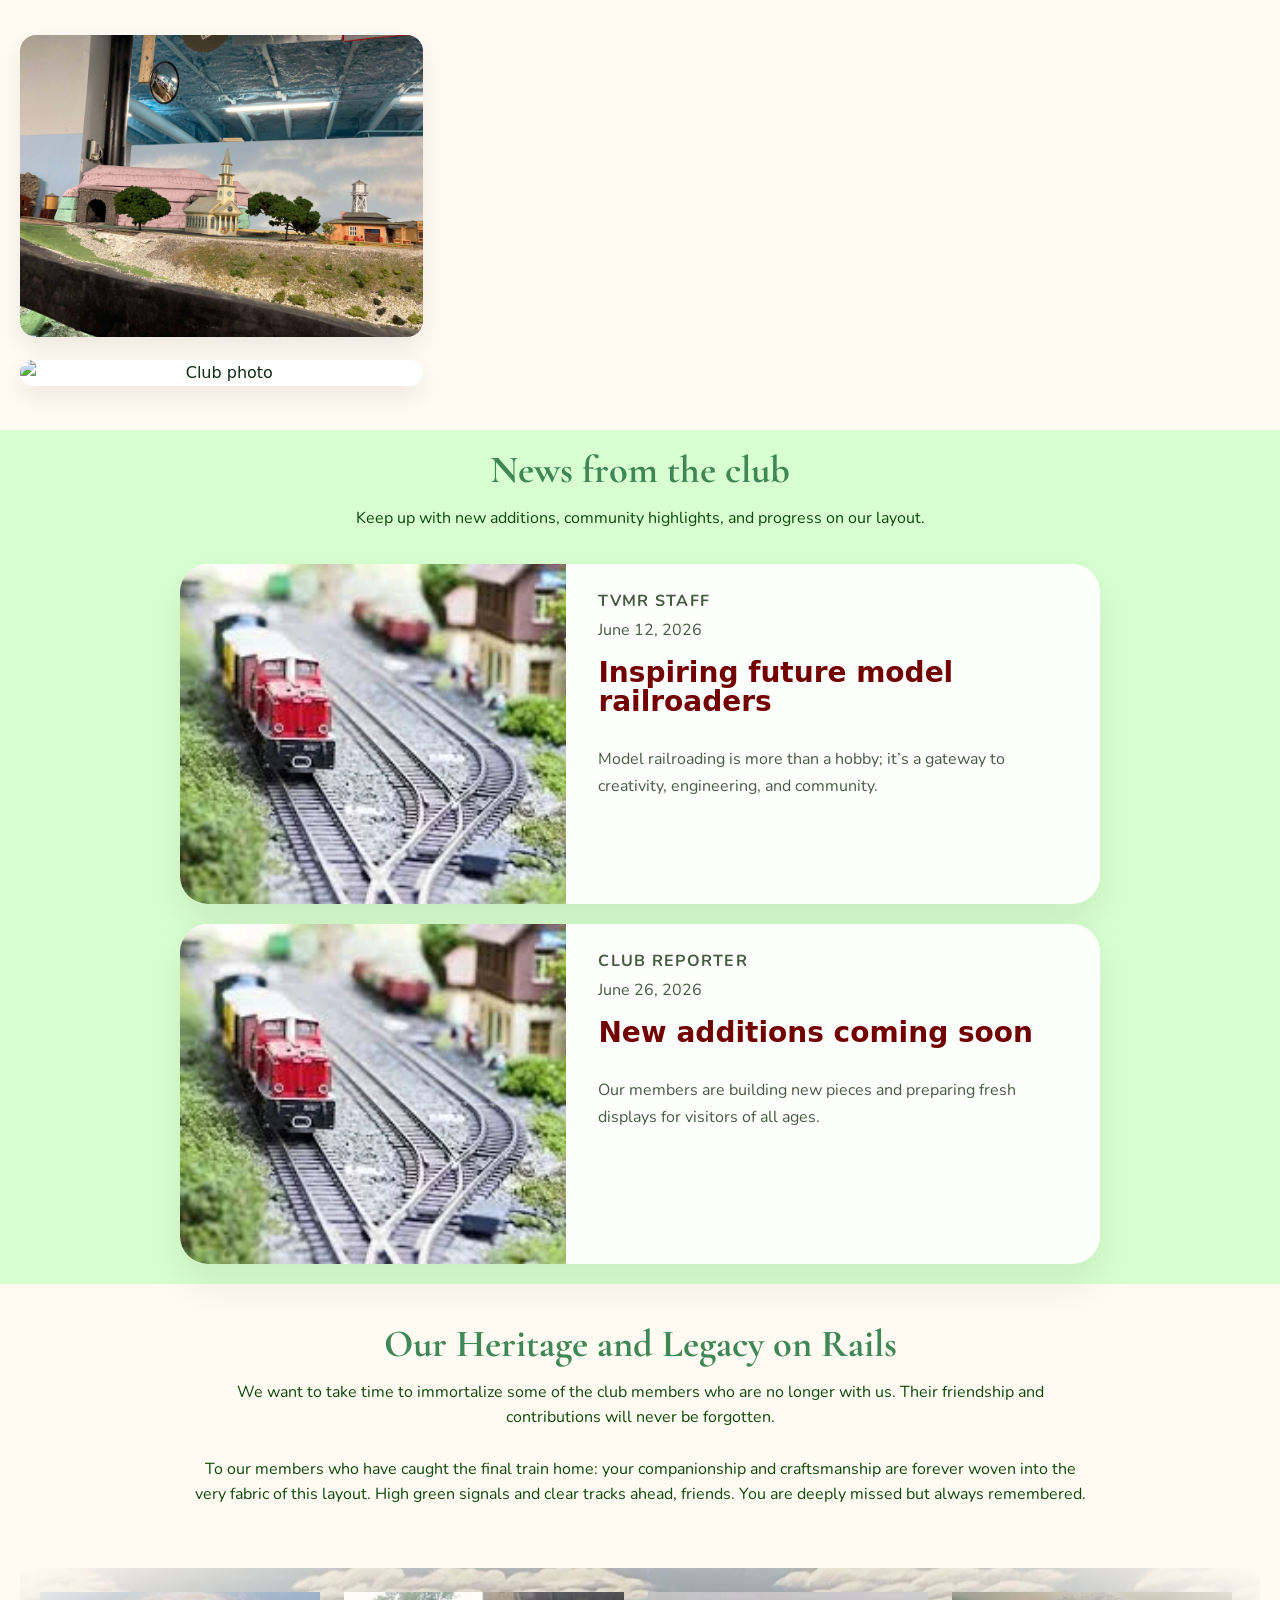
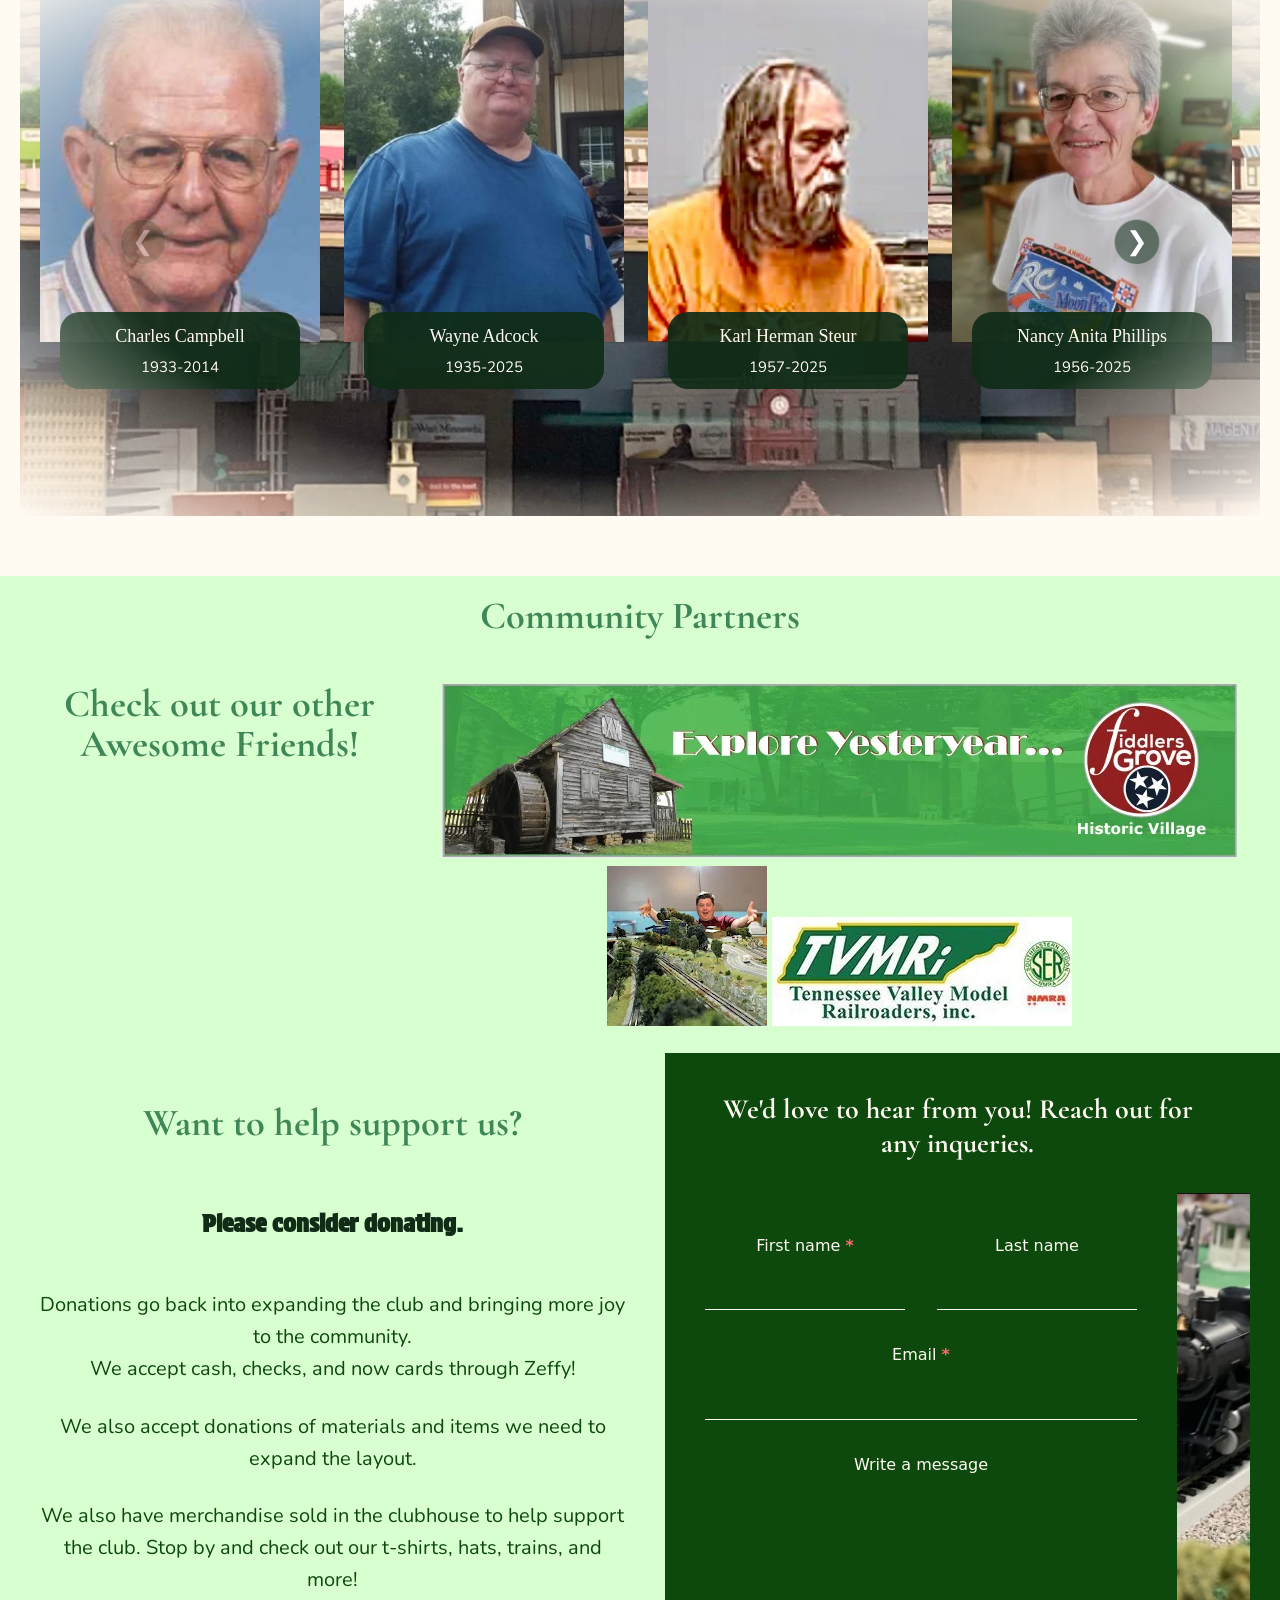
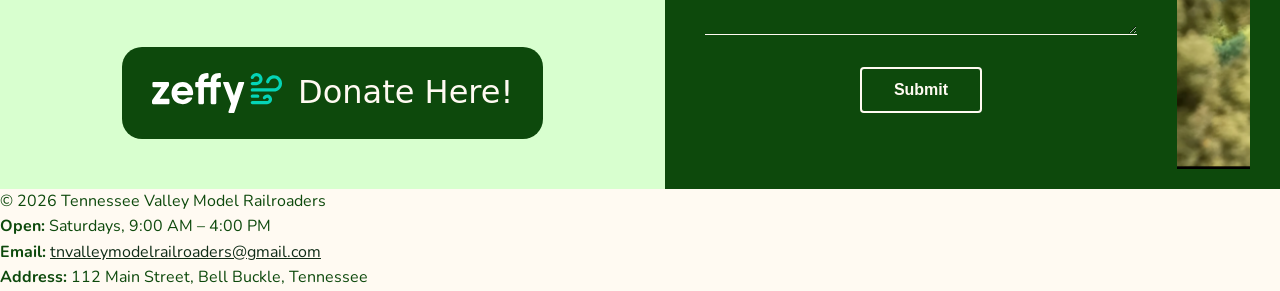
==== commit 6f273754: "updates to more sections Formatted friends and contact sections" ====
--- a/index.html
+++ b/index.html
@@ -133,7 +133,7 @@
       <div class="container memorial">
         <div class="heritage-card">
           <h2>Our Heritage and Legacy on Rails</h2>
-          <p>We want to take time to immortalize some of the club members who are no longer with us. Their friendship and contributions will never be forgotten. Their craftsmanship, friendship, and dedication are woven into every part of our layout.</p><br>
+          <p>We want to take time to immortalize some of the club members who are no longer with us. Their friendship and contributions will never be forgotten.</p><br>
           <p>To our members who have caught the final train home: your companionship and craftsmanship are forever woven into the very fabric of this layout. High green signals and clear tracks ahead, friends. You are deeply missed but always remembered.</p>
         </div>
         <div class="team-back">
@@ -187,7 +187,7 @@
           <h2>Community Partners</h2>
           <p></p>
         </div>
-        <div>
+        <div class="friends">
           <div>
             <h2>Check out our other Awesome Friends!</h2>
           </div>
@@ -204,18 +204,55 @@
 
     <section class="section contact" id="contact">
       <div class="container contact-grid">
-        <div>
-          <div class="section-intro">
-            <h2>Get in Touch Today</h2>
+
+        <div class="contact">
+            <h2>Want to help support us?</h2>
+            <br>
+            <h1>Please consider donating.</h1>
+            <br>
             <p>Donations go back into expanding the club and bringing more joy to the community.</p>
-          </div>
-          
+            <p>We accept cash, checks, and now cards through Zeffy!</p><br>
+            
+            <p>We also accept donations of materials and items we need to expand the layout.</p><br>
           <p>We also have merchandise sold in the clubhouse to help support the club. Stop by and check out our t-shirts, hats, trains, and more!</p>
-        
-        </div>
-        <div class="contact-card">
-          <span>QR code or club photo</span>
-        </div>
+          <br>
+          <br>
+          <a href="https://www.zeffy.com/en-US/donation-form/supporting-train-enthusiasts" class="zeffy-button"><img src="./images/68b046acaf3ffdcca102e6a8_zeffy.svg" alt="Zeffy"><span>Donate Here!</span></a>
+        </div>
+
+        <div class="contact-form-section">
+          <h2 class="form-title">We'd love to hear from you! Reach out for any inqueries.</h2>
+          <div class="form-content">
+            <div class="contact-card email">
+              <form>
+                <div class="form-row">
+                  <div class="form-group">
+                    <label for="fname">First name <span class="required">*</span></label>
+                    <input type="text" id="fname" name="fname" placeholder="">
+                  </div>
+                  <div class="form-group">
+                    <label for="lname">Last name</label>
+                    <input type="text" id="lname" name="lname" placeholder="">
+                  </div>
+                </div>
+                <div class="form-group">
+                  <label for="email">Email <span class="required">*</span></label>
+                  <input type="email" id="email" name="email" placeholder="">
+                </div>
+                <div class="form-group">
+                  <label for="message">Write a message</label>
+                  <textarea id="message" name="message" placeholder=""></textarea>
+                </div>
+                <input type="submit" value="Submit">
+              </form>
+            </div>
+
+            <div class="contact-image">
+              <img src="/images/trainpic.webp" alt="Model train">
+            </div>
+          </div>
+        </div>
+
       </div>
     </section>
   </main>
--- a/styles.css
+++ b/styles.css
@@ -564,7 +564,6 @@
 .heritage a:hover {
   background-color: transparent;
   text-decoration: underline;
-  
 }
 .heritage a:visited {
   color: #FFFAF2;
@@ -575,13 +574,74 @@
   color:#102c17;
   text-decoration: underline;
 }
-
-
-
-
-
-
-
+.zeffy a:link {
+  background-color: transparent;
+  text-decoration: none;
+  color: #FFFAF2;
+}
+
+
+
+
+/* Community Partners */
+
+.friends {
+  display: flex;
+}
+
+
+
+
+
+
+/* Get In Touch */
+
+#contact {
+  padding: 0px;
+  margin: 0px;
+  
+}
+.contact-grid {
+  display: flex;
+}
+.contact {
+  background-color: #D8FFCF;
+  padding: 50px 40px;
+  flex: 1;
+}
+.contact p {
+  font-size: 1.25em;
+}
+.email {
+  background-color: #0D490C;
+}
+
+
+/* Donation Button */
+.zeffy-button {
+  display: flex;
+  align-items: center;
+  gap: 1rem;
+  border-radius: 20px;
+  background-color: #0D490C;
+  padding: 20px 30px;
+  font-size: 2rem;
+  color: #FFFAF2;
+  text-decoration: none;
+  transition: all 0.3s ease;
+  width: fit-content;
+  margin: 0 auto;
+}
+
+.zeffy-button img {
+  height: 40px;
+  width: auto;
+}
+
+.zeffy-button:hover {
+  background-color: #0a3608;
+  transform: scale(1.05);
+}
 
 
 
@@ -655,9 +715,178 @@
 
 
 
-
-
-
-
-
-
+/* Form Styling */
+.contact-card.email {
+  padding: 40px;
+  color: #FFFAF2;
+}
+
+.contact-card.email h2 {
+  color: #FFFAF2;
+  font-size: 1.5rem;
+  margin-bottom: 2rem;
+}
+
+.form-row {
+  display: flex;
+  gap: 2rem;
+  margin-bottom: 2rem;
+}
+
+.form-group {
+  display: flex;
+  flex-direction: column;
+  margin-bottom: 2rem;
+  flex: 1;
+}
+
+.form-row .form-group {
+  margin-bottom: 0;
+}
+
+label {
+  color: #FFFAF2;
+  font-weight: 500;
+  margin-bottom: 0.5rem;
+  font-size: 1rem;
+}
+
+.required {
+  color: #ff6b6b;
+  font-weight: bold;
+}
+
+input[type="text"],
+input[type="email"],
+textarea {
+  background-color: transparent;
+  border: none;
+  border-bottom: 1px solid #FFFAF2;
+  color: #FFFAF2;
+  padding: 0.75rem 0;
+  font-size: 1rem;
+  font-family: inherit;
+  transition: border-color 0.3s ease;
+}
+
+input[type="text"]::placeholder,
+input[type="email"]::placeholder,
+textarea::placeholder {
+  color: rgba(255, 250, 242, 0.5);
+}
+
+input[type="text"]:focus,
+input[type="email"]:focus,
+textarea:focus {
+  outline: none;
+  border-bottom-color: #D8FFCF;
+}
+
+textarea {
+  resize: vertical;
+  min-height: 150px;
+  font-family: "Nunito", sans-serif;
+}
+
+input[type="submit"] {
+  background-color: transparent;
+  color: #FFFAF2;
+  border: 2px solid #FFFAF2;
+  padding: 0.75rem 2rem;
+  font-size: 1rem;
+  cursor: pointer;
+  transition: all 0.3s ease;
+  font-weight: 600;
+  border-radius: 4px;
+  align-self: flex-start;
+}
+
+input[type="submit"]:hover {
+  background-color: #FFFAF2;
+  color: #0D490C;
+}
+
+.contact-image {
+  flex: 1;
+  display: flex;
+  align-items: center;
+  justify-content: center;
+  overflow: hidden;
+  background-color: #0D490C;
+}
+
+.contact-image img {
+  width: 100%;
+  height: 100%;
+  object-fit: cover;
+  display: block;
+}
+
+.contact-form-section {
+  flex: 1;
+  display: flex;
+  flex-direction: column;
+  background-color: #0D490C;
+  padding-right: 30px;
+  padding-bottom: 20px;
+}
+
+.form-title {
+  color: #FFFAF2;
+  font-size: clamp(1.75rem, 2vw, 2.5rem);
+  margin: 0 0 2rem;
+  padding: 40px 40px 0;
+  line-height: 1.2;
+  width: 100%;
+}
+
+.form-content {
+  display: flex;
+  flex: 1;
+}
+
+.contact-card.email {
+  flex: 1;
+  background-color: #0D490C;
+}
+
+@media (max-width: 768px) {
+  .form-row {
+    flex-direction: column;
+    gap: 0;
+  }
+  
+  .contact-card.email {
+    padding: 20px;
+  }
+
+  .contact-grid {
+    flex-direction: column;
+  }
+
+  .contact-image {
+    min-height: 300px;
+  }
+
+  .form-content {
+    flex-direction: column;
+  }
+
+  .form-title {
+    padding: 20px 20px 0;
+  }
+}
+
+
+
+
+
+
+
+
+
+
+
+
+
+
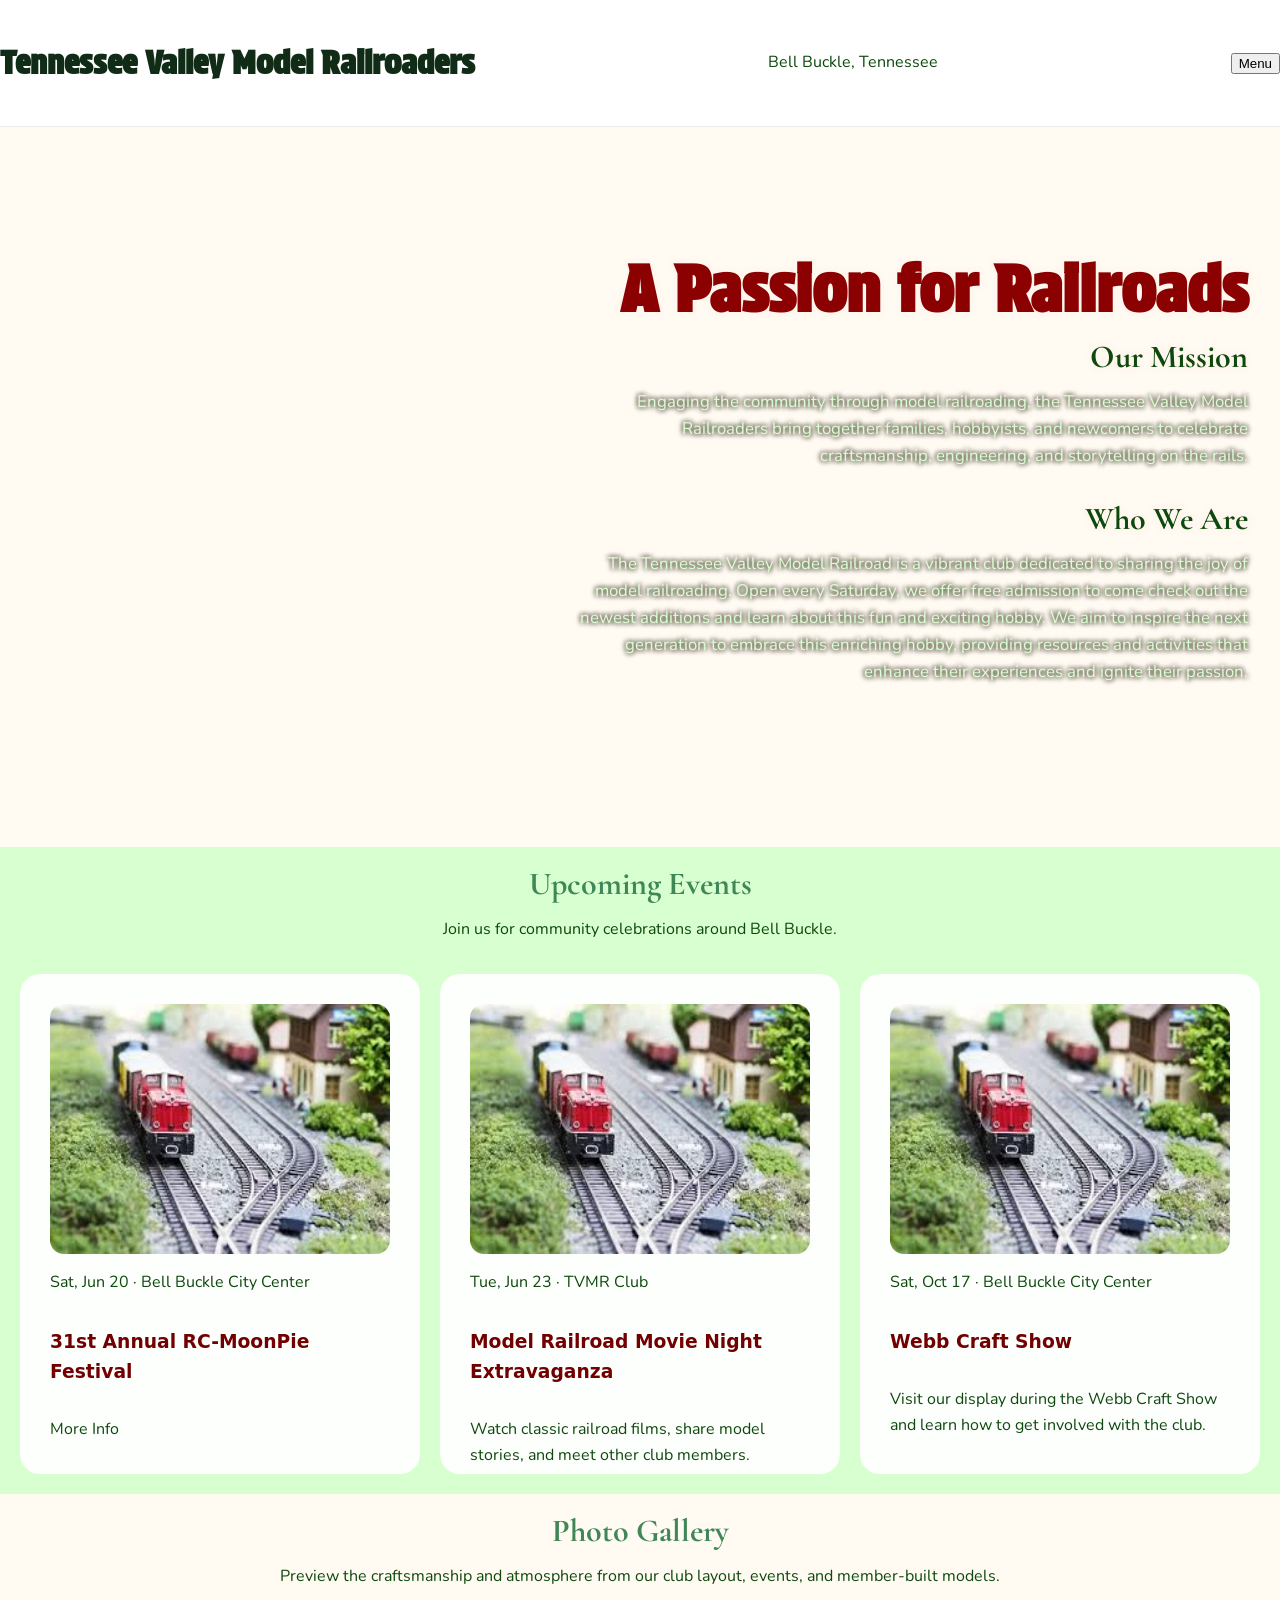
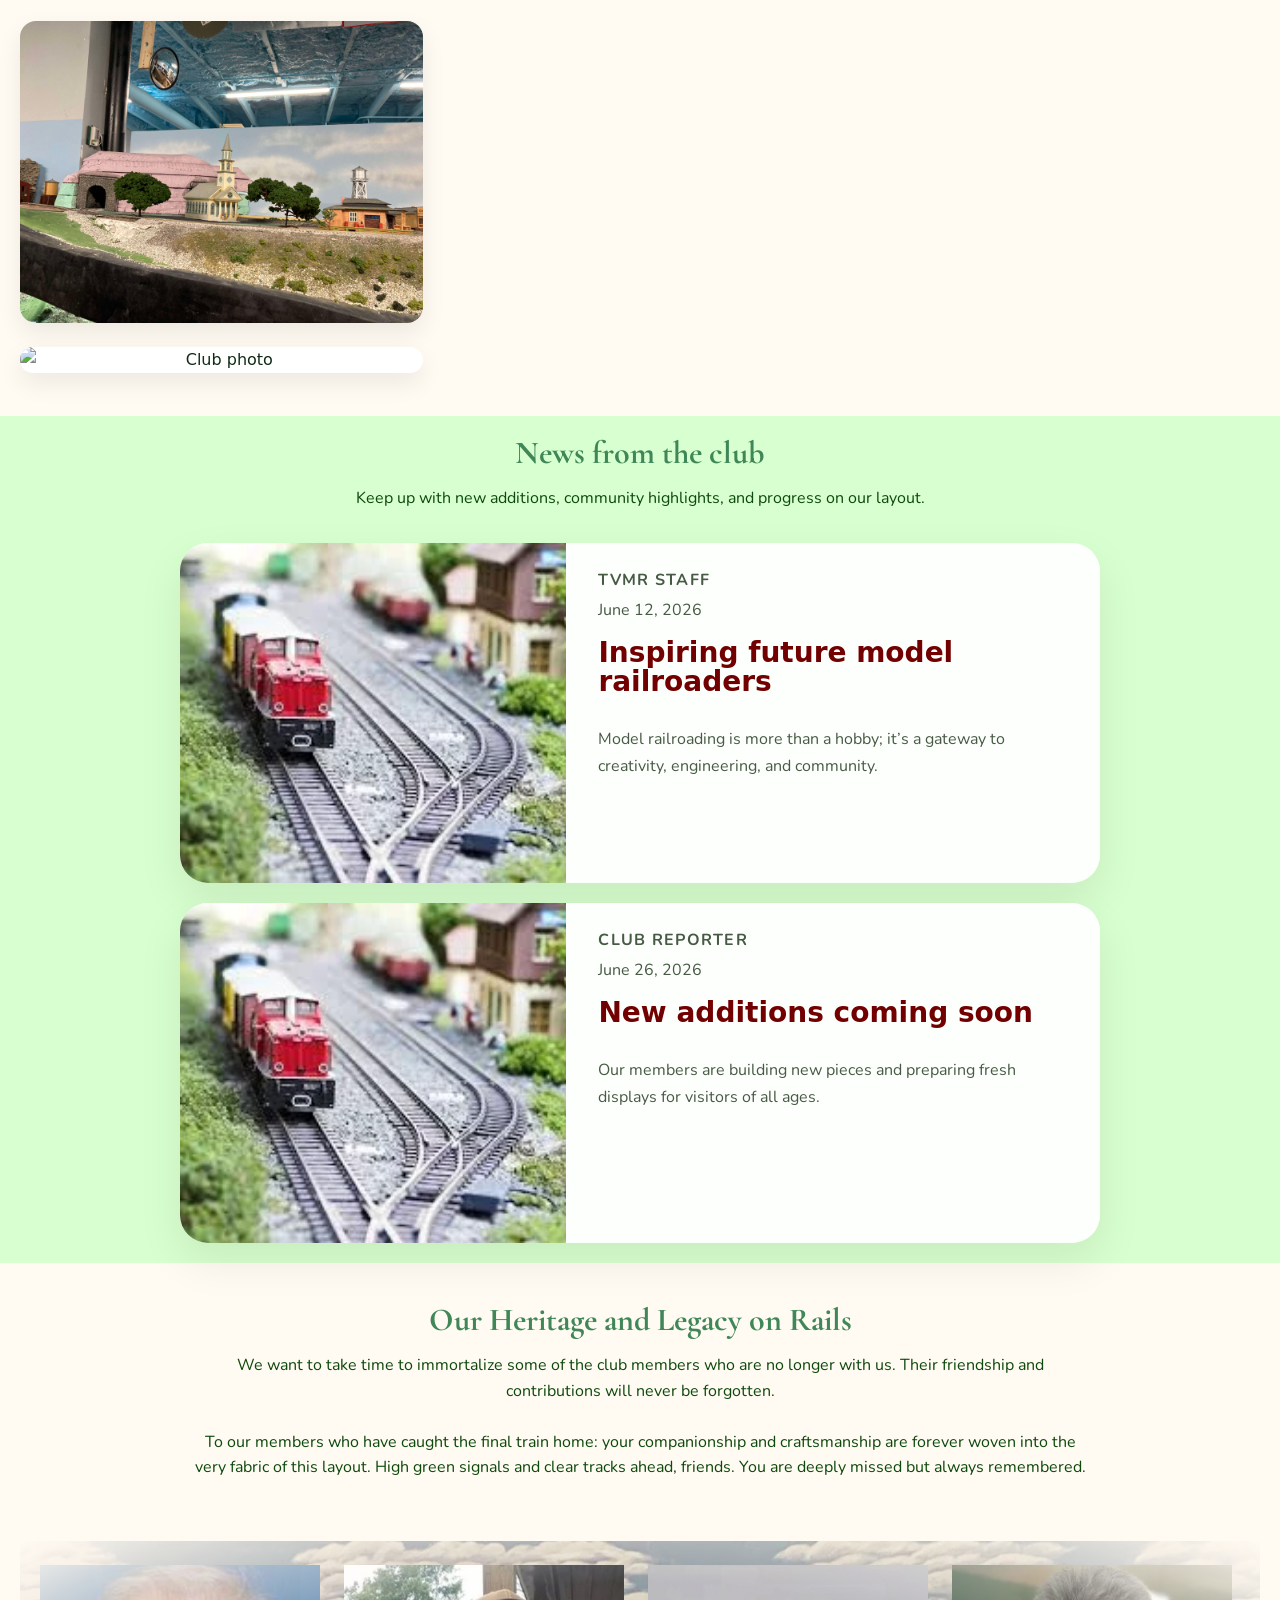
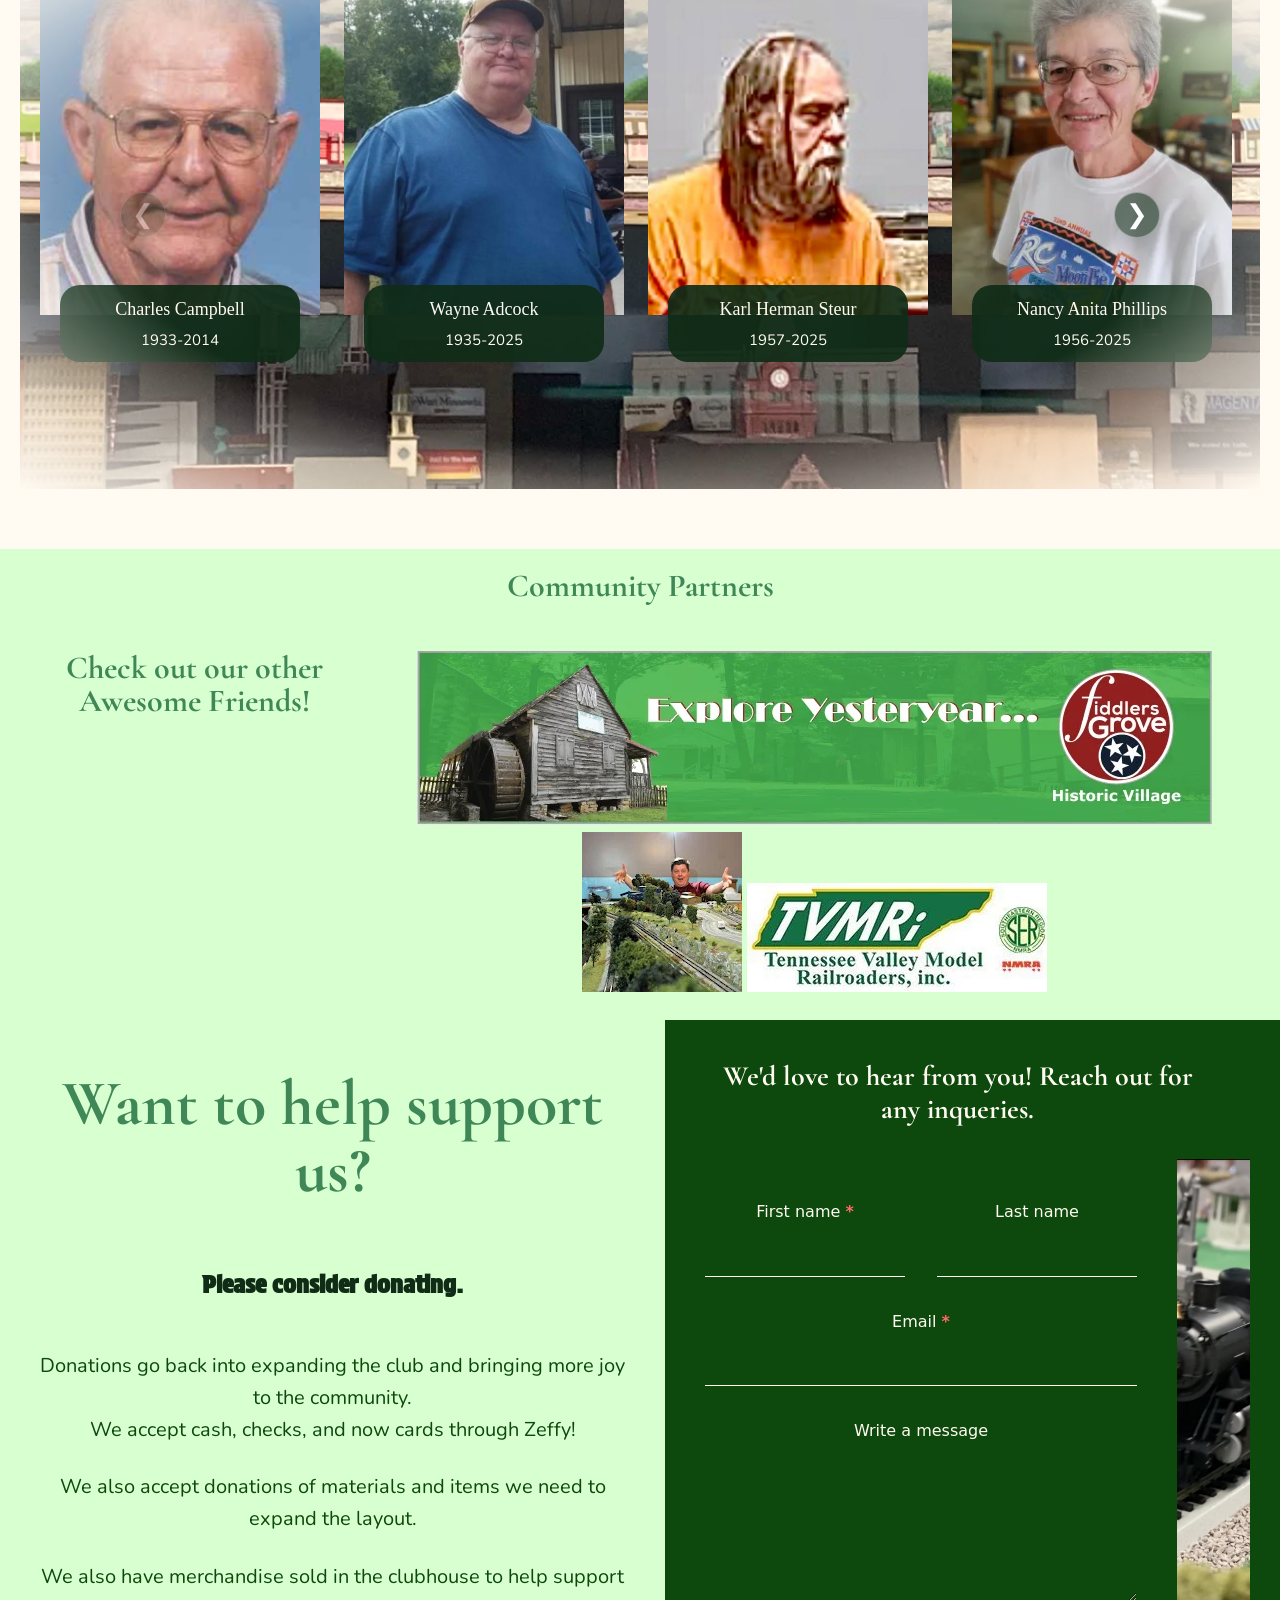
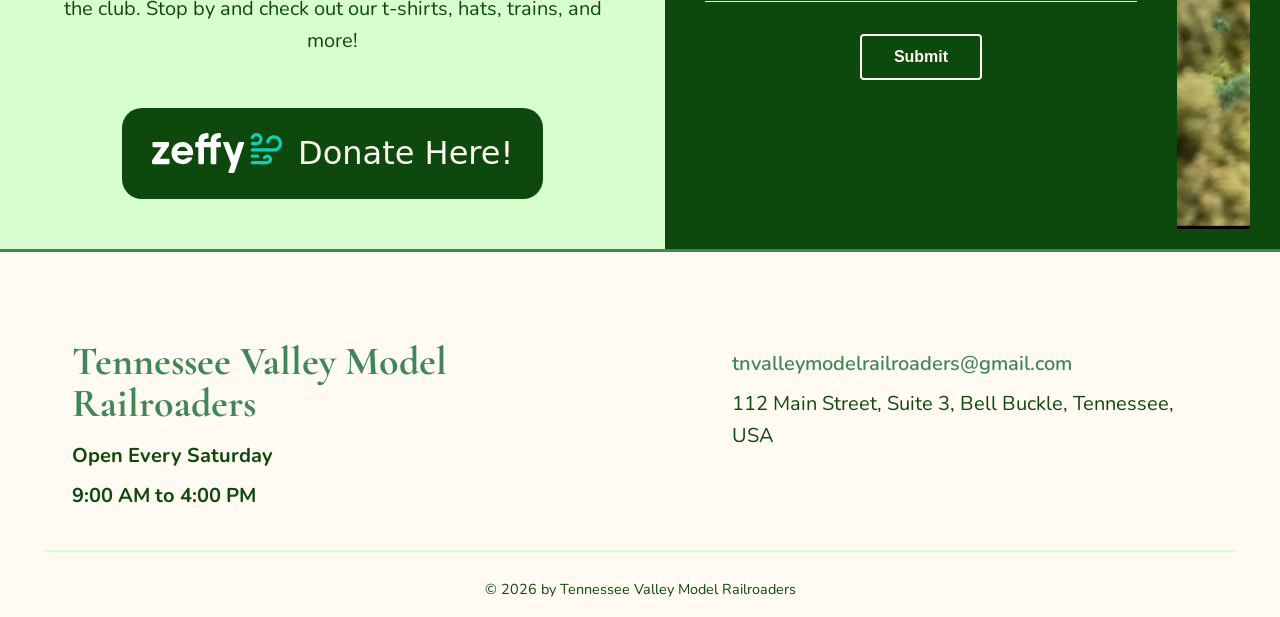
==== commit b380238b: "Updates Fixed footer's formatting" ====
--- a/index.html
+++ b/index.html
@@ -206,7 +206,7 @@
       <div class="container contact-grid">
 
         <div class="contact">
-            <h2>Want to help support us?</h2>
+            <h2 id="support">Want to help support us?</h2>
             <br>
             <h1>Please consider donating.</h1>
             <br>
@@ -224,11 +224,11 @@
           <h2 class="form-title">We'd love to hear from you! Reach out for any inqueries.</h2>
           <div class="form-content">
             <div class="contact-card email">
-              <form>
+              <form id="contact-form" action="https://formspree.io/f/xlgykgdw" method="POST">
                 <div class="form-row">
                   <div class="form-group">
                     <label for="fname">First name <span class="required">*</span></label>
-                    <input type="text" id="fname" name="fname" placeholder="">
+                    <input type="text" id="fname" name="fname" placeholder="" required>
                   </div>
                   <div class="form-group">
                     <label for="lname">Last name</label>
@@ -237,7 +237,7 @@
                 </div>
                 <div class="form-group">
                   <label for="email">Email <span class="required">*</span></label>
-                  <input type="email" id="email" name="email" placeholder="">
+                  <input type="email" id="email" name="email" placeholder="" required>
                 </div>
                 <div class="form-group">
                   <label for="message">Write a message</label>
@@ -245,6 +245,10 @@
                 </div>
                 <input type="submit" value="Submit">
               </form>
+              <div id="success-message" class="success-message" style="display: none;">
+                <h3>Thank you!</h3>
+                <p>Your message has been sent successfully. We'll get back to you soon!</p>
+              </div>
             </div>
 
             <div class="contact-image">
@@ -258,13 +262,23 @@
   </main>
 
   <footer class="site-footer">
-    <div class="container">
-      <p>© 2026 Tennessee Valley Model Railroaders</p> 
-      <div class="contact-details">
-            <p><strong>Open:</strong> Saturdays, 9:00 AM – 4:00 PM</p>
-            <p><strong>Email:</strong> <a href="mailto:tnvalleymodelrailroaders@gmail.com">tnvalleymodelrailroaders@gmail.com</a></p>
-            <p><strong>Address:</strong> 112 Main Street, Bell Buckle, Tennessee</p>
-          </div>
+    <div class="footer-content">
+      <div class="footer-column hours">
+        <h2>Tennessee Valley Model Railroaders</h2>
+        <p><strong>Open Every Saturday</strong></p>
+        <p><strong>9:00 AM to 4:00 PM</strong></p>
+      </div>
+
+      
+
+      <div class="footer-column">
+        <p><a href="mailto:tnvalleymodelrailroaders@gmail.com">tnvalleymodelrailroaders@gmail.com</a></p>
+        <p>112 Main Street, Suite 3, Bell Buckle, Tennessee, USA</p>
+      </div>
+    </div>
+    
+    <div class="footer-bottom">
+      <p>© 2026 by Tennessee Valley Model Railroaders</p>
     </div>
   </footer>
   <script src="./main.js" charset="UTF-8"></script>
--- a/styles.css
+++ b/styles.css
@@ -73,7 +73,7 @@
 h2 {
     font-family: "Cormorant Garamond";
     margin: 0 0 1rem;
-    font-size: clamp(2rem, 3vw, 2.75rem);
+    font-size: 2rem;
     line-height: 1.05;
     color: #408758;
 }
@@ -570,16 +570,19 @@
   background-color: transparent;
   text-decoration: none;
 }
-.site-footer .contact-details a {
-  color:#102c17;
-  text-decoration: underline;
-}
 .zeffy a:link {
   background-color: transparent;
   text-decoration: none;
   color: #FFFAF2;
 }
-
+.footer-column a {
+  color: #408758;
+  text-decoration: none;
+  font-weight: 600;
+}
+.footer-column a:hover {
+  text-decoration: underline;
+}
 
 
 
@@ -599,7 +602,6 @@
 #contact {
   padding: 0px;
   margin: 0px;
-  
 }
 .contact-grid {
   display: flex;
@@ -614,6 +616,9 @@
 }
 .email {
   background-color: #0D490C;
+}
+#support {
+  font-size: 4rem;
 }
 
 
@@ -806,6 +811,26 @@
   color: #0D490C;
 }
 
+.success-message {
+  text-align: center;
+  padding: 2rem;
+  background-color: #D8FFCF;
+  border-radius: 8px;
+  border: 2px solid #408758;
+}
+
+.success-message h3 {
+  color: #0D490C;
+  margin: 0 0 1rem;
+  font-size: 1.5rem;
+}
+
+.success-message p {
+  color: #0D490C;
+  margin: 0;
+  font-size: 1.1rem;
+}
+
 .contact-image {
   flex: 1;
   display: flex;
@@ -880,13 +905,69 @@
 
 
 
-
-
-
-
-
-
-
-
-
-
+/* Footer */
+.site-footer {
+  background-color: #FFFAF2;
+  border-top: 3px solid #408758;
+  padding: 3rem 2rem 1rem;
+}
+
+.footer-content {
+  display: flex;
+  gap: 3rem;
+  margin: 10px;
+  border-bottom: 2px solid #D8FFCF;
+  justify-content: space-between;
+}
+
+.footer-column {
+  padding: 30px;
+}
+
+.footer-column h2 {
+  margin: 0 0 1rem;
+  font-size: 2.5rem;
+  color: #408758;
+}
+
+.footer-column p {
+  margin: 0.5rem 0;
+  color: #0D490C;
+  font-size: 1.25rem;
+}
+
+.footer-spacer {
+  flex: 0.25;
+}
+
+.footer-bottom {
+  text-align: center;
+  padding-top: 1rem;
+  max-width: 1200px;
+  margin: 0 auto;
+}
+
+.footer-bottom p {
+  margin: 0;
+  color: #0D490C;
+  font-size: 0.9rem;
+}
+
+@media (max-width: 768px) {
+  .footer-content {
+    flex-direction: column;
+    gap: 1.5rem;
+  }
+  
+  .footer-spacer {
+    display: none;
+  }
+  
+  .site-footer {
+    padding: 2rem 1rem 1rem;
+  }
+}
+
+
+
+
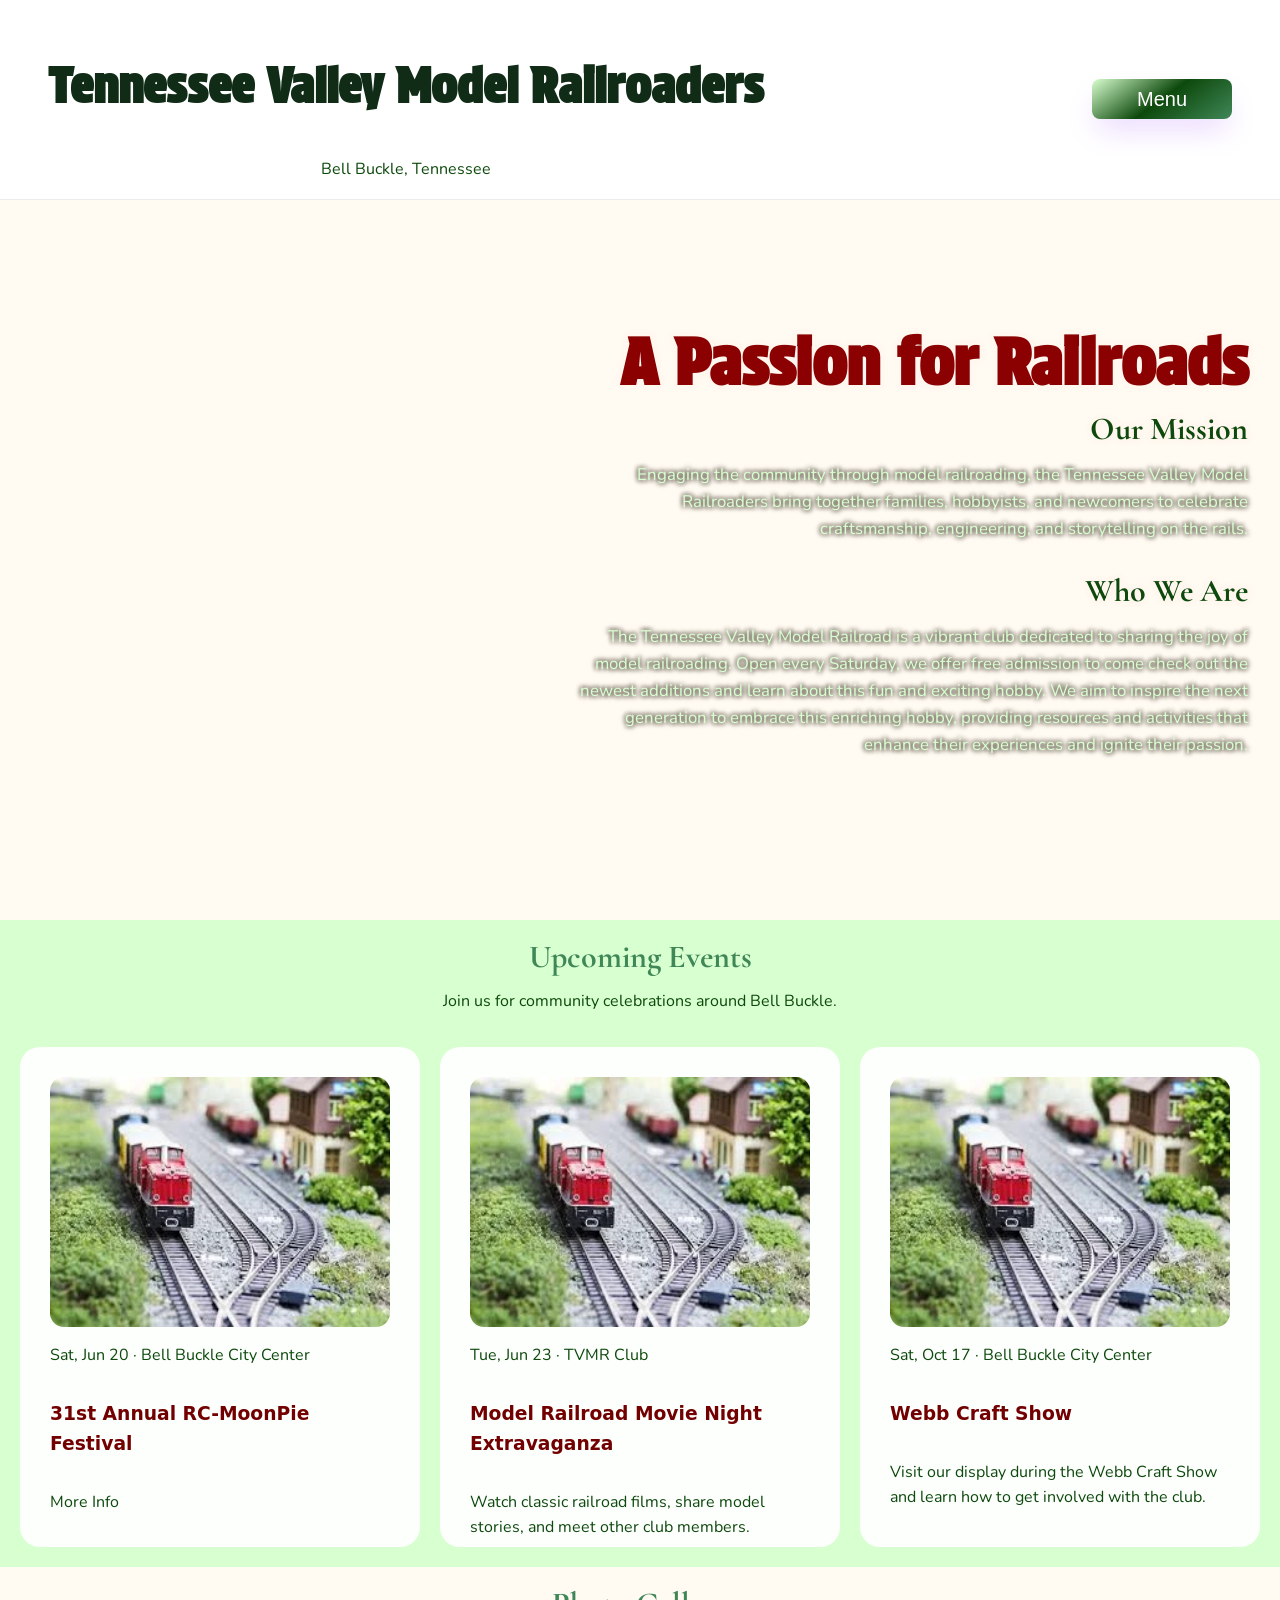
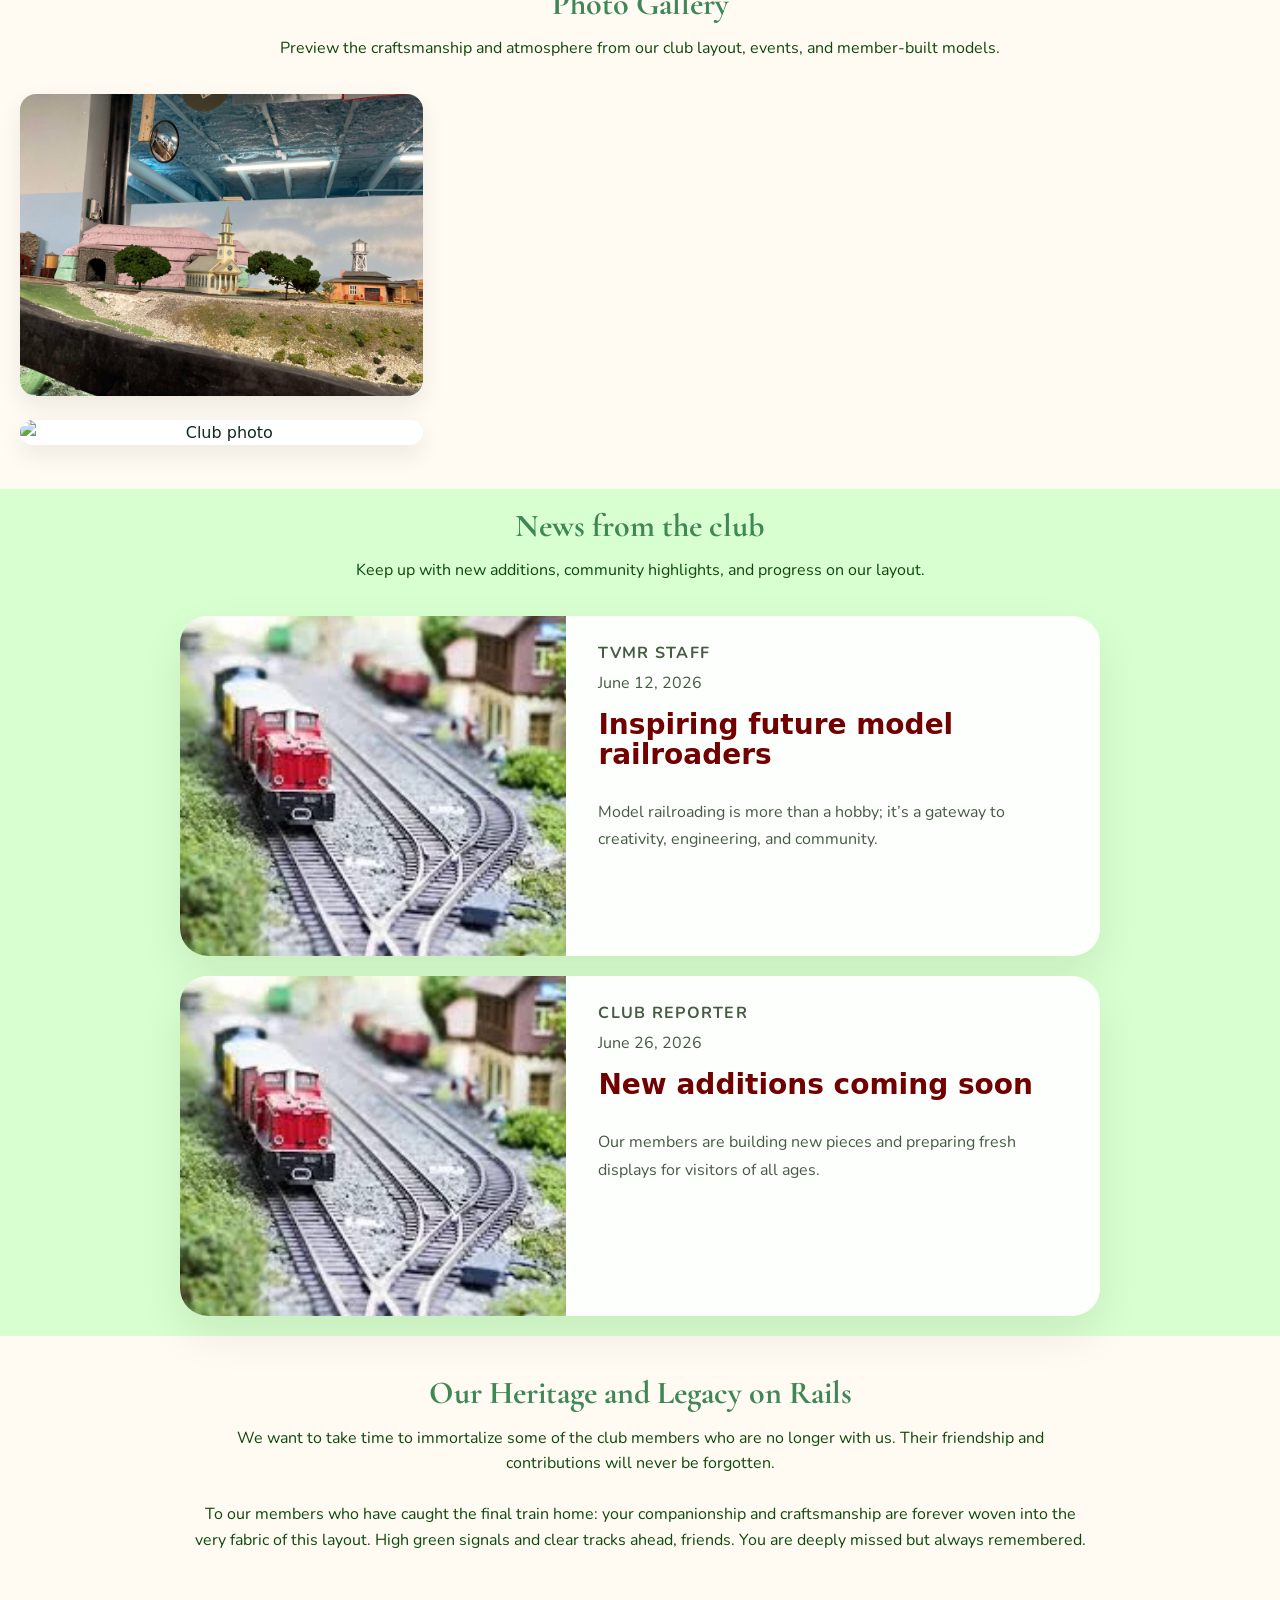
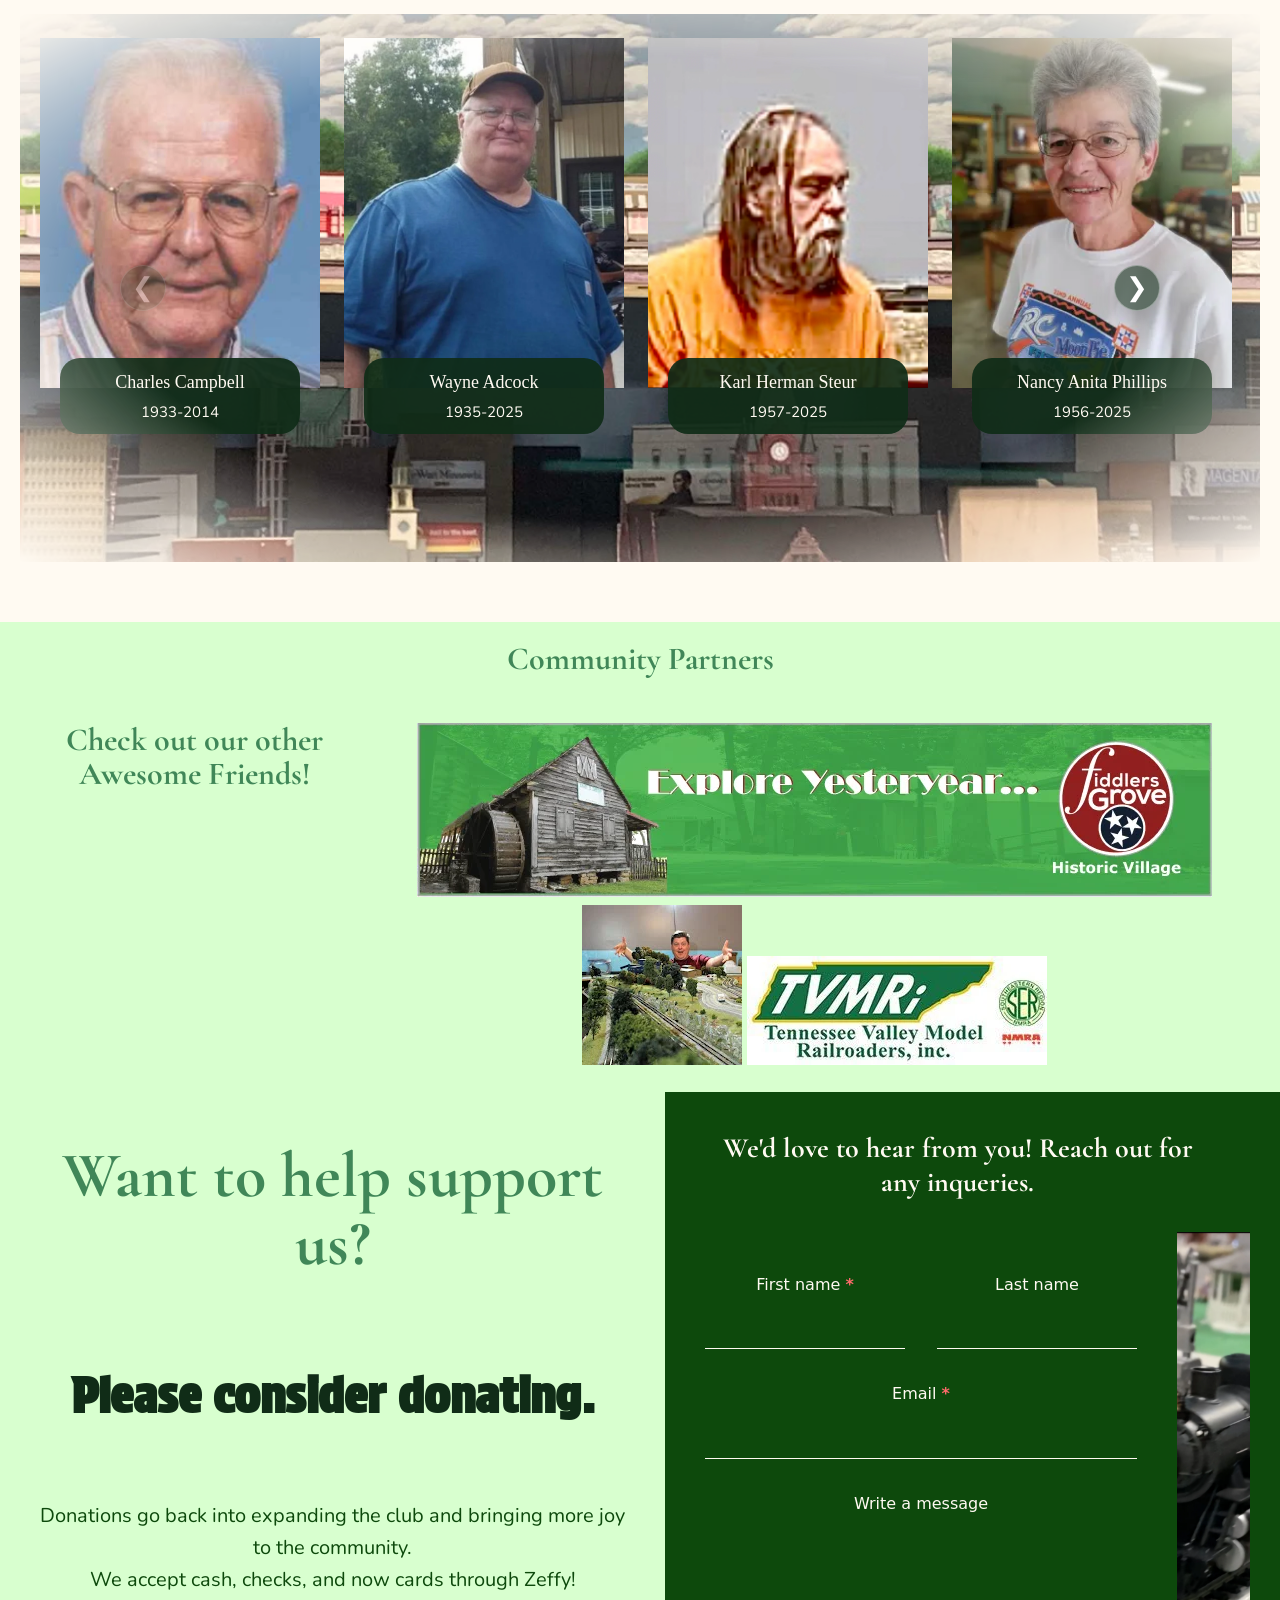
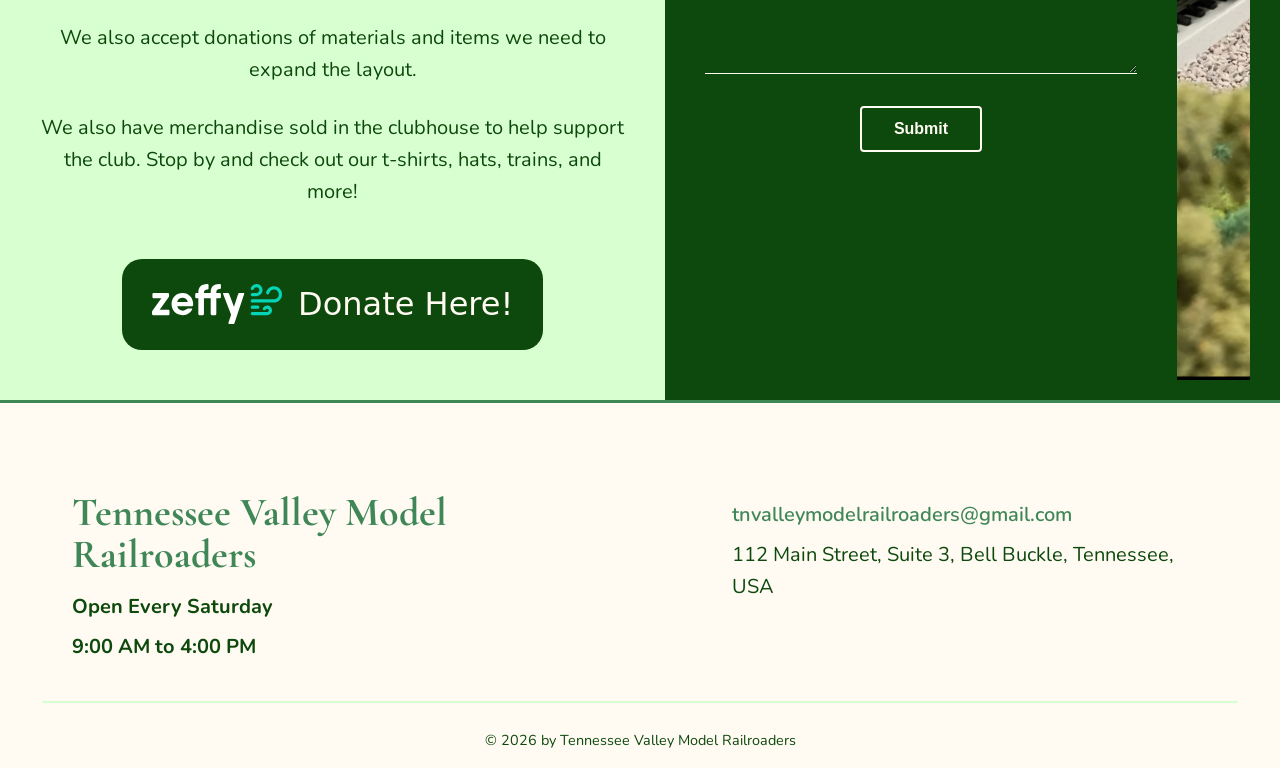
==== commit 103b742b: "updates finished footer and header." ====
--- a/index.html
+++ b/index.html
@@ -12,23 +12,27 @@
 <body>
   <header class="site-header">
     <div class="container header-inner">
+      <div id="title">
       <h1>Tennessee Valley Model Railroaders</h1>
       <p>Bell Buckle, Tennessee</p>
+      </div>
+
       <div class="dropdown">
         <button class="dropbtn">Menu</button>
-          <div class="dropdown-content">
-            <nav class="site-nav" aria-label="Primary navigation">
-              <ul id="primary-menu" class="nav-list" role="menu">
-                <li class="nav-item" role="none"><a role="menuitem" href="#home">Home</a></li>
-                <li class="nav-item" role="none"><a role="menuitem" href="#legacy">Our Legacy</a></li>
-                <li class="nav-item" role="none"><a role="menuitem" href="#events">Upcoming Events</a></li>
-                <li class="nav-item" role="none"><a role="menuitem" href="#gallery">Gallery</a></li>
-                <li class="nav-item" role="none"><a role="menuitem" href="#updates">Latest Updates</a></li>
-                <li class="nav-item" role="none"><a role="menuitem" href="#contact">Contact</a></li>
-              </ul>
-            </nav>
-          </div>
-      </div>
+        <div class="dropdown-content">
+          <nav class="site-nav" aria-label="Primary navigation">
+            <ul id="primary-menu" class="nav-list" role="menu">
+              <li class="nav-item" role="none"><a role="menuitem" href="#home">Home</a></li>
+              <li class="nav-item" role="none"><a role="menuitem" href="#legacy">Our Legacy</a></li>
+              <li class="nav-item" role="none"><a role="menuitem" href="#events">Upcoming Events</a></li>
+              <li class="nav-item" role="none"><a role="menuitem" href="#gallery">Gallery</a></li>
+              <li class="nav-item" role="none"><a role="menuitem" href="#updates">Latest Updates</a></li>
+              <li class="nav-item" role="none"><a role="menuitem" href="#contact">Contact</a></li>
+            </ul>
+          </nav>
+        </div>
+      </div>
+    </div>
   </header>
 
   <main>
--- a/styles.css
+++ b/styles.css
@@ -69,6 +69,7 @@
 /* Typography adjustments */
 h1 {
     font-family: "Protest Strike";
+    font-size: 3rem;
 }
 h2 {
     font-family: "Cormorant Garamond";
@@ -667,13 +668,16 @@
   justify-content: space-between;
   align-items: center;
   gap: 1rem;
-  padding: 1rem 0;
+  padding: 1rem 3rem;
   position: relative;
+}
+#title {
+  text-align: center;
 }
 
 .site-nav {
   position: absolute;
-  left: 75%;
+  left: 0;
   top: 0.9rem;
   transform: translateX(-50%);
   display: flex;
@@ -693,24 +697,83 @@
 .dropdown-content {
   display: none;
   position: absolute;
-  background-color: #f9f9f9;
-  min-width: 130px;
+  background-color: rgba(13, 73, 12, 0.75);
+  backdrop-filter: blur(8px);
+  min-width: 200px;
   box-shadow: 0px 8px 16px 0px rgba(0,0,0,0.2);
-  padding: 12px 16px;
+  top: 100%;
+  left: 0;
+  z-index: 30;
+  border: 3px solid #0D490C;
+  border-radius: 8px;
+  animation: slideDown 0.3s ease-out;
 }
 .dropdown:hover .dropdown-content {
   display: block;
+  animation: slideDown 0.3s ease-out;
 }
 .dropdown-content a {
-  color: black;
+  color: #D8FFCF;
   padding: 12px 16px;
   text-decoration: none;
   display: block;
+  transition: all 0.2s ease;
 }
 .dropdown-content a:hover {
-  background-color: #f1f1f1
-}
-
+  background-color: #408758;
+  padding-left: 20px;
+}
+
+.dropdown-content .site-nav {
+  position: static !important;
+  transform: none !important;
+  left: auto !important;
+  top: auto !important;
+  display: flex;
+  flex-direction: column;
+  gap: 0;
+  width: 100%;
+}
+
+.dropdown-content .nav-list {
+  flex-direction: column;
+  gap: 0;
+}
+
+.dropbtn {
+  align-items: center;
+  background-image: linear-gradient(144deg,#D8FFCF, #0D490C 50%,#408758);
+  border: 0;
+  border-radius: 8px;
+  box-shadow: rgba(151, 65, 252, 0.2) 0 15px 30px -5px;
+  box-sizing: border-box;
+  color: #FFFFFF;
+  display: flex;
+  font-family: Phantomsans, sans-serif;
+  font-size: 20px;
+  justify-content: center;
+  line-height: 1em;
+  max-width: 100%;
+  min-width: 140px;
+  padding: 10px;
+  text-decoration: none;
+  user-select: none;
+  -webkit-user-select: none;
+  touch-action: manipulation;
+  white-space: nowrap;
+  cursor: pointer;
+}
+
+@keyframes slideDown {
+  from {
+    opacity: 0;
+    transform: translateY(-10px);
+  }
+  to {
+    opacity: 1;
+    transform: translateY(0);
+  }
+}
 
 
 
